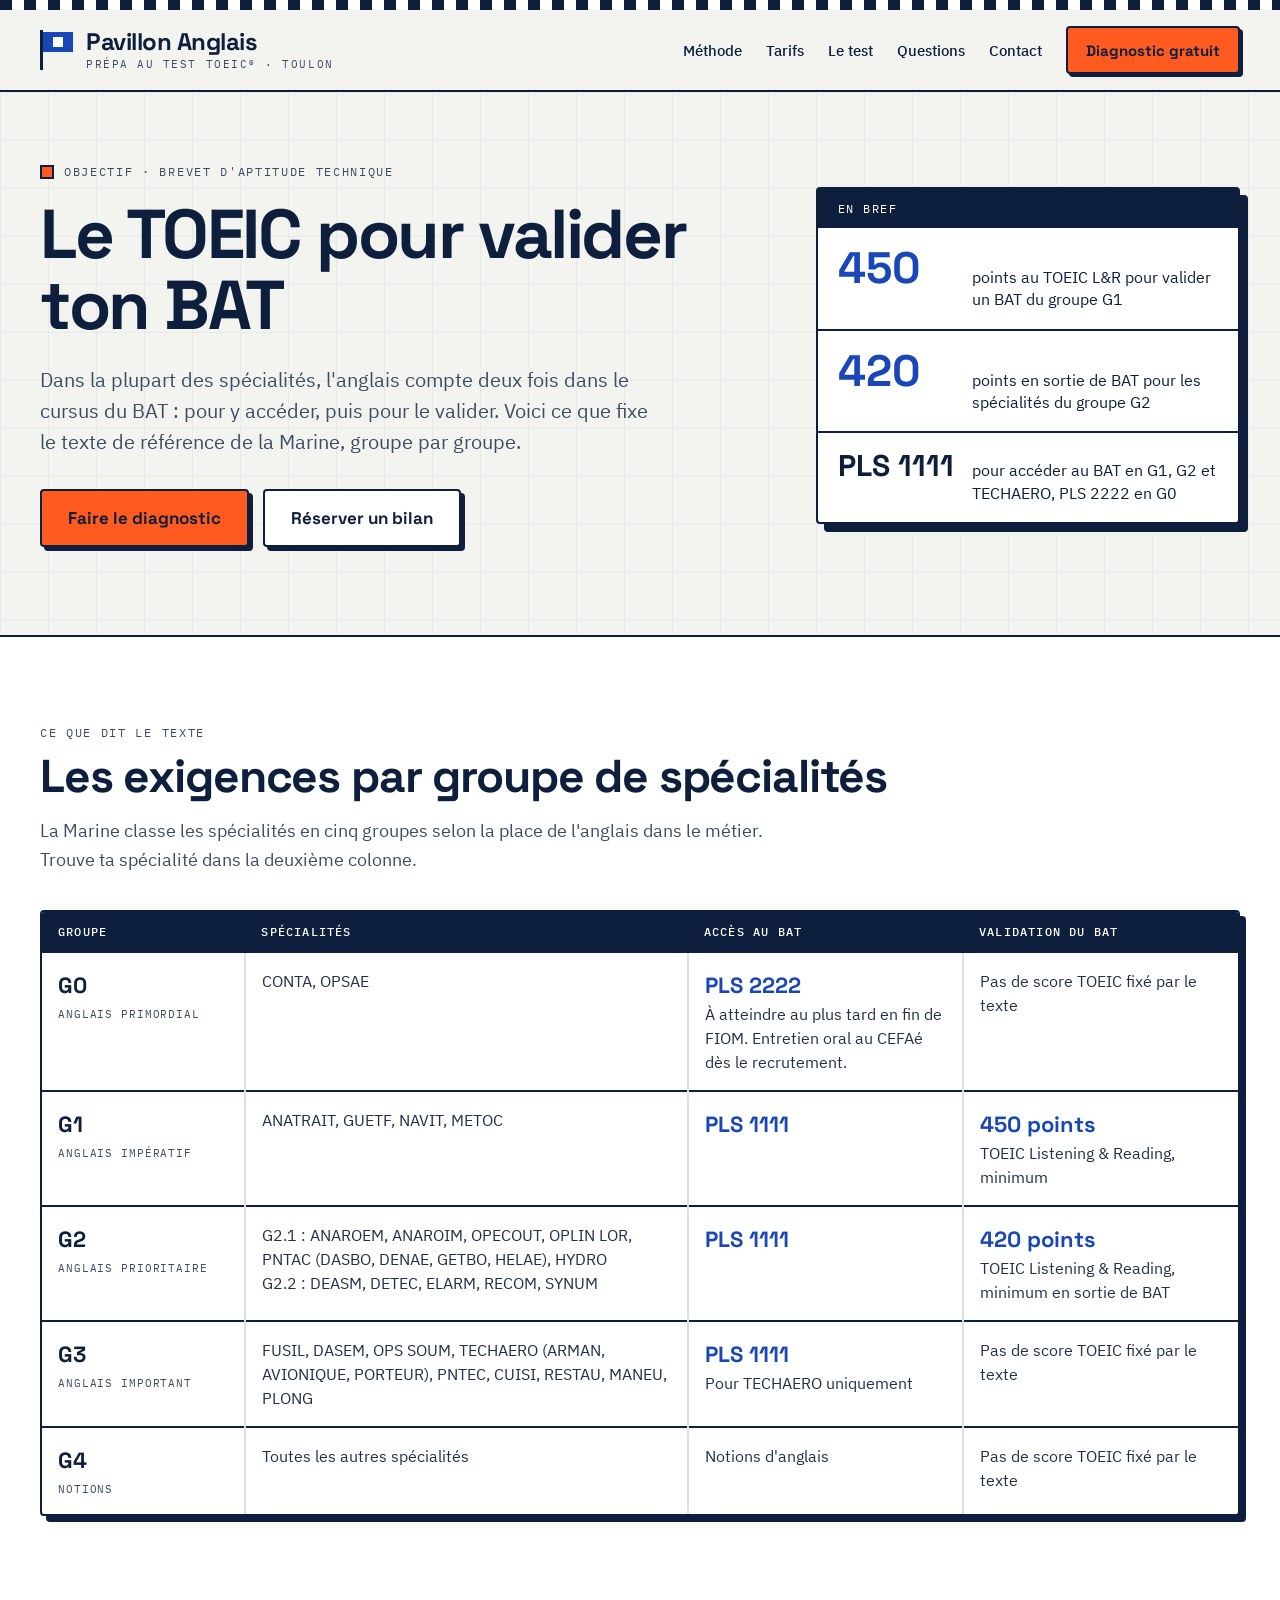
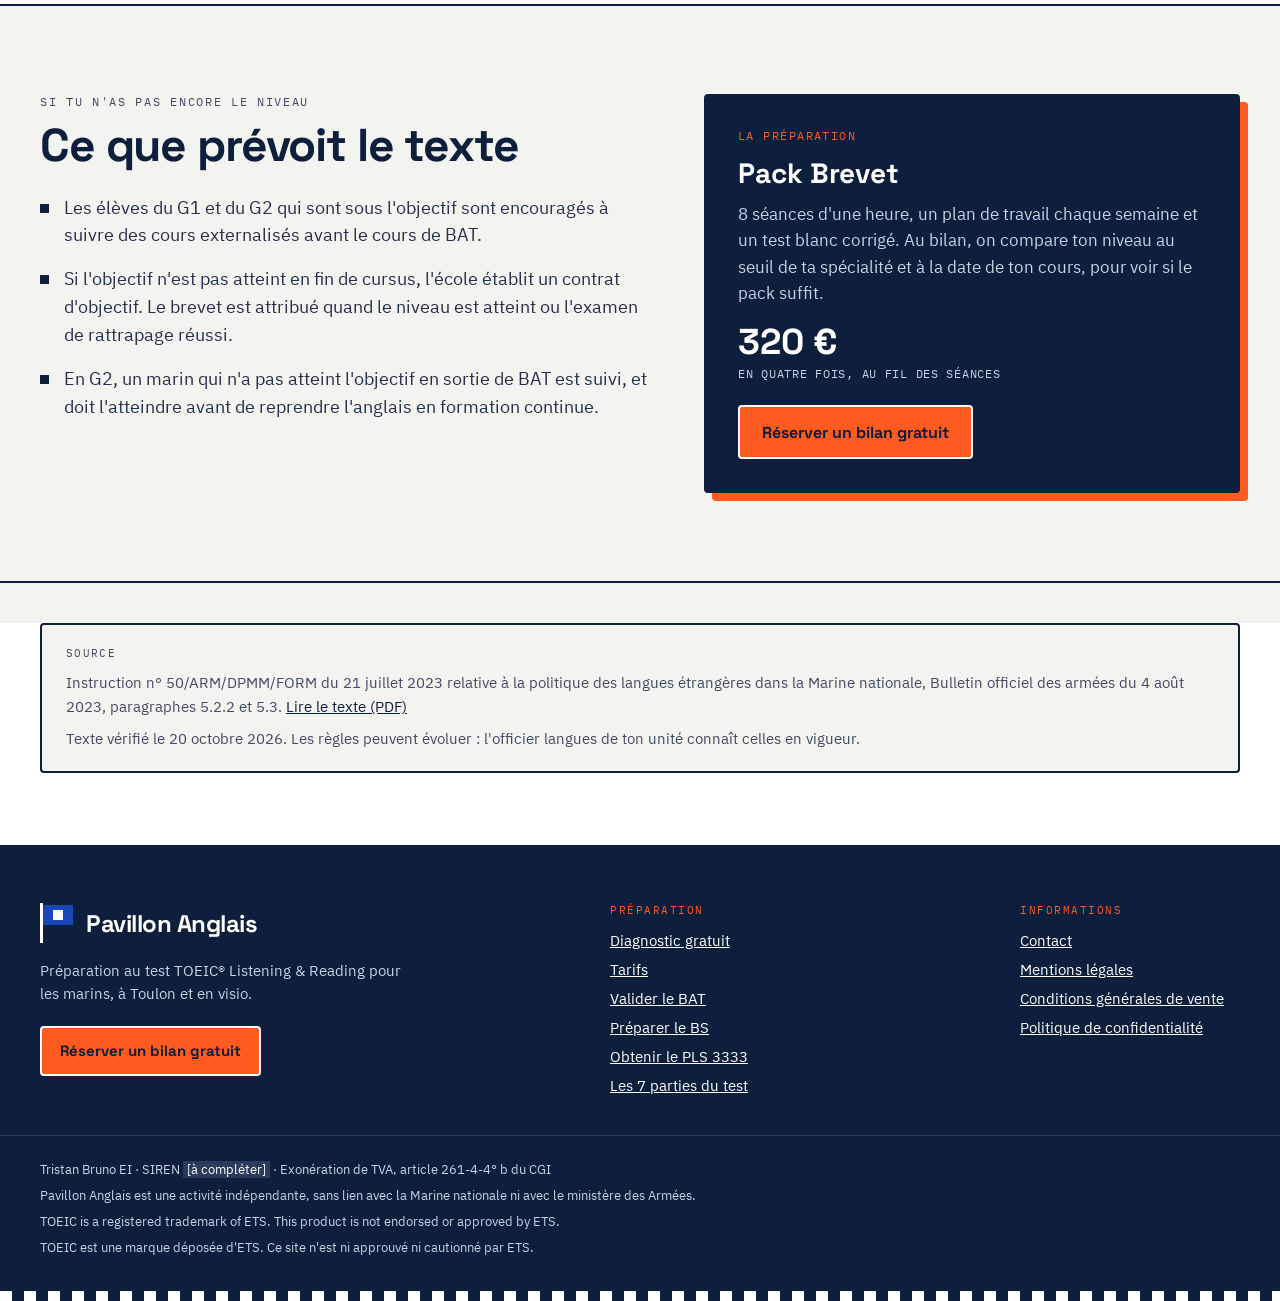
==== bat.html @ 2188af03 "Add files via upload" ====
<!doctype html>
<html lang="fr">
<head>
<meta charset="utf-8">
<meta name="viewport" content="width=device-width, initial-scale=1">
<title>Le TOEIC pour valider le BAT, Pavillon Anglais</title>
<meta name="description" content="Scores TOEIC demandés pour l'accès au BAT et sa validation, groupe par groupe de spécialités, d'après l'instruction n° 50 de la Marine.">
<meta name="robots" content="noindex, nofollow">
<meta property="og:type" content="website">
<meta property="og:locale" content="fr_FR">
<meta property="og:site_name" content="Pavillon Anglais">
<meta property="og:title" content="Le TOEIC pour valider le BAT, Pavillon Anglais">
<meta property="og:description" content="Scores TOEIC demandés pour l'accès au BAT et sa validation, groupe par groupe de spécialités, d'après l'instruction n° 50 de la Marine.">
<meta name="theme-color" content="#0D1F3C">
<link rel="icon" href="assets/img/favicon.svg" type="image/svg+xml">
<link rel="apple-touch-icon" href="assets/img/apple-touch-icon.png">
<link rel="stylesheet" href="assets/css/fonts.css">
<link rel="stylesheet" href="assets/css/site.css">
<style>
body{margin:0;background:#F3F4F0}
a{color:#0D1F3C}a:hover{color:#1A47B8}
.obj .eyebrow{margin:0;display:flex;align-items:center;gap:10px;font-family:'IBM Plex Mono',ui-monospace,monospace;font-size:12px;letter-spacing:0.14em;color:#3D4B63}
.obj .eyebrow i{display:inline-block;width:10px;height:10px;background:#FF5A1F;border:2px solid #0D1F3C}
.obj h1{margin:20px 0 0;font-family:'Space Grotesk',system-ui,sans-serif;font-weight:700;font-size:clamp(40px,5.4vw,72px);line-height:1.02;letter-spacing:-0.035em}
.obj h2{margin:12px 0 0;font-family:'Space Grotesk',system-ui,sans-serif;font-weight:700;font-size:clamp(30px,3.6vw,46px);line-height:1.06;letter-spacing:-0.025em}
.obj .lead{margin:24px 0 0;max-width:620px;font-size:20px;line-height:1.55;color:#3D4B63}
.obj .texte{margin:16px 0 0;max-width:760px;font-size:18px;line-height:1.6;color:#3D4B63}
.obj .btn{display:inline-flex;align-items:center;min-height:54px;padding:0 26px;background:#FF5A1F;color:#0D1F3C;border:2px solid #0D1F3C;border-radius:4px;box-shadow:4px 4px 0 #0D1F3C;font-family:'Space Grotesk',system-ui,sans-serif;font-weight:700;font-size:17px;text-decoration:none}
.obj .btn.blanc{background:#FFFFFF}
.obj .tableau{margin-top:36px;overflow-x:auto;background:#FFFFFF;border:2px solid #0D1F3C;border-radius:4px;box-shadow:6px 6px 0 #0D1F3C}
.obj table{width:100%;min-width:760px;border-collapse:collapse}
.obj th{padding:12px 16px;background:#0D1F3C;color:#FFFFFF;text-align:left;font-family:'IBM Plex Mono',ui-monospace,monospace;font-size:12px;font-weight:500;letter-spacing:0.1em}
.obj td{padding:16px;border-top:2px solid #0D1F3C;vertical-align:top;font-size:16px;line-height:1.5;color:#22304A}
.obj td+td{border-left:2px solid #DCE0E6}
.obj .groupe{display:block;font-family:'Space Grotesk',system-ui,sans-serif;font-weight:700;font-size:22px;color:#0D1F3C}
.obj .mention{display:block;margin-top:4px;font-family:'IBM Plex Mono',ui-monospace,monospace;font-size:11px;letter-spacing:0.08em;color:#3D4B63}
.obj .seuil{display:block;font-family:'Space Grotesk',system-ui,sans-serif;font-weight:700;font-size:22px;color:#1A47B8}
.obj .liste{list-style:none;margin:24px 0 0;padding:0;display:flex;flex-direction:column;gap:16px;max-width:820px}
.obj .liste li{position:relative;padding-left:24px;font-size:18px;line-height:1.55;color:#22304A}
.obj .liste li::before{content:"";position:absolute;left:0;top:10px;width:9px;height:9px;background:#0D1F3C}
.obj .source{margin-top:40px;padding:20px 24px;background:#F3F4F0;border:2px solid #0D1F3C;border-radius:4px;font-size:15px;line-height:1.6;color:#3D4B63}
</style>
</head>
<body>
<div class="obj" style="font-family:'IBM Plex Sans',system-ui,sans-serif; color:#0D1F3C; background:#F3F4F0; min-height:100vh">

<div style="width:100%; font-family:'IBM Plex Sans',system-ui,sans-serif; color:#0D1F3C; background:#F3F4F0">
<svg width="100%" height="10" aria-hidden="true" style="display:block"><defs><pattern id="echelle-entete" width="24" height="10" patternUnits="userSpaceOnUse"><rect x="0" y="0" width="12" height="10" fill="#0D1F3C"></rect><rect x="12" y="0" width="12" height="10" fill="#FFFFFF"></rect></pattern></defs><rect x="0" y="0" width="100%" height="10" fill="url(#echelle-entete)"></rect></svg>
<header style="border-bottom:2px solid #0D1F3C; background:#F3F4F0">
<div style="max-width:1200px; margin:0 auto; padding:16px 24px; display:flex; align-items:center; justify-content:space-between; gap:16px; flex-wrap:wrap">
<a href="index.html" aria-label="Pavillon Anglais, accueil" style="display:flex; align-items:center; gap:12px; text-decoration:none; color:#0D1F3C">
<svg width="34" height="40" viewBox="0 0 34 40" aria-hidden="true"><rect x="0" y="0" width="3" height="40" fill="#0D1F3C"></rect><rect x="3" y="2" width="30" height="20" fill="#1A47B8"></rect><rect x="13" y="7" width="10" height="10" fill="#FFFFFF"></rect></svg>
<span style="display:flex; flex-direction:column; line-height:1">
<span style="font-family:'Space Grotesk',system-ui,sans-serif; font-weight:700; font-size:24px; letter-spacing:-0.02em">Pavillon Anglais</span>
<span style="font-family:'IBM Plex Mono',ui-monospace,monospace; font-size:11px; letter-spacing:0.14em; margin-top:5px; color:#3D4B63">PRÉPA AU TEST TOEIC® · TOULON</span>
</span>
</a>
<nav aria-label="Navigation principale" style="display:flex; align-items:center; gap:24px; flex-wrap:wrap">
<a href="index.html#methode" style="font-weight:500; font-size:15px; color:#0D1F3C; text-decoration:none; text-underline-offset:6px; text-decoration-thickness:2px">Méthode</a>
<a href="index.html#formules" style="font-weight:500; font-size:15px; color:#0D1F3C; text-decoration:none; text-underline-offset:6px; text-decoration-thickness:2px">Tarifs</a>
<a href="guide.html" style="font-weight:500; font-size:15px; color:#0D1F3C; text-decoration:none; text-underline-offset:6px; text-decoration-thickness:2px">Le test</a>
<a href="index.html#questions" style="font-weight:500; font-size:15px; color:#0D1F3C; text-decoration:none; text-underline-offset:6px; text-decoration-thickness:2px">Questions</a>
<a href="contact.html" style="font-weight:500; font-size:15px; color:#0D1F3C; text-decoration:none; text-underline-offset:6px; text-decoration-thickness:2px">Contact</a>
<a href="diagnostic.html" style="display:inline-flex; align-items:center; min-height:44px; padding:0 18px; background:#FF5A1F; color:#0D1F3C; border:2px solid #0D1F3C; border-radius:4px; box-shadow:3px 3px 0 #0D1F3C; font-family:'Space Grotesk',system-ui,sans-serif; font-weight:700; font-size:15px; text-decoration:none">Diagnostic gratuit</a>
</nav>
</div>
</header>
</div>

<main>

<section aria-labelledby="titre-bat" style="position:relative; overflow:hidden; border-bottom:2px solid #0D1F3C">
<svg aria-hidden="true" width="100%" height="100%" style="position:absolute; top:0; left:0; width:100%; height:100%; display:block"><defs><pattern id="carte-bat" width="48" height="48" patternUnits="userSpaceOnUse"><path d="M48 0H0V48" fill="none" stroke="#DCE0E6" stroke-width="1"></path></pattern></defs><rect x="0" y="0" width="100%" height="100%" fill="url(#carte-bat)"></rect></svg>
<div style="position:relative; max-width:1200px; margin:0 auto; padding:72px 24px 88px; display:flex; flex-wrap:wrap; gap:56px; align-items:center">
<div style="flex:1 1 560px; min-width:0">
<p class="eyebrow"><i aria-hidden="true"></i>OBJECTIF · BREVET D'APTITUDE TECHNIQUE</p>
<h1 id="titre-bat">Le TOEIC pour valider ton BAT</h1>
<p class="lead">Dans la plupart des spécialités, l'anglais compte deux fois dans le cursus du BAT : pour y accéder, puis pour le valider. Voici ce que fixe le texte de référence de la Marine, groupe par groupe.</p>
<div style="display:flex; flex-wrap:wrap; gap:14px; margin-top:32px">
<a class="btn" href="diagnostic.html">Faire le diagnostic</a>
<a class="btn blanc" href="https://cal.com/tristan-bruno/bilangratuit" target="_blank" rel="noopener">Réserver un bilan</a>
</div>
</div>
<div style="flex:1 1 340px; min-width:0; max-width:420px; background:#FFFFFF; border:2px solid #0D1F3C; border-radius:4px; box-shadow:8px 8px 0 #0D1F3C">
<p style="margin:0; padding:12px 20px; background:#0D1F3C; color:#FFFFFF; font-family:'IBM Plex Mono',ui-monospace,monospace; font-size:12px; letter-spacing:0.12em">EN BREF</p>
<div style="display:flex; align-items:baseline; gap:16px; padding:18px 20px; border-bottom:2px solid #0D1F3C"><span style="flex:none; width:118px; font-family:'Space Grotesk',system-ui,sans-serif; font-weight:700; font-size:44px; line-height:1; color:#1A47B8">450</span><span style="font-size:16px; line-height:1.4">points au TOEIC L&amp;R pour valider un BAT du groupe G1</span></div>
<div style="display:flex; align-items:baseline; gap:16px; padding:18px 20px; border-bottom:2px solid #0D1F3C"><span style="flex:none; width:118px; font-family:'Space Grotesk',system-ui,sans-serif; font-weight:700; font-size:44px; line-height:1; color:#1A47B8">420</span><span style="font-size:16px; line-height:1.4">points en sortie de BAT pour les spécialités du groupe G2</span></div>
<div style="display:flex; align-items:baseline; gap:16px; padding:18px 20px"><span style="flex:none; width:118px; font-family:'Space Grotesk',system-ui,sans-serif; font-weight:700; font-size:30px; line-height:1">PLS 1111</span><span style="font-size:16px; line-height:1.4">pour accéder au BAT en G1, G2 et TECHAERO, PLS 2222 en G0</span></div>
</div>
</div>
</section>

<section aria-labelledby="titre-groupes" style="border-bottom:2px solid #0D1F3C; background:#FFFFFF">
<div style="max-width:1200px; margin:0 auto; padding:88px 24px">
<p class="eyebrow">CE QUE DIT LE TEXTE</p>
<h2 id="titre-groupes">Les exigences par groupe de spécialités</h2>
<p class="texte">La Marine classe les spécialités en cinq groupes selon la place de l'anglais dans le métier. Trouve ta spécialité dans la deuxième colonne.</p>
<div class="tableau">
<table>
<thead><tr><th scope="col" style="width:17%">GROUPE</th><th scope="col" style="width:37%">SPÉCIALITÉS</th><th scope="col" style="width:23%">ACCÈS AU BAT</th><th scope="col" style="width:23%">VALIDATION DU BAT</th></tr></thead>
<tbody>
<tr><td><span class="groupe">G0</span><span class="mention">ANGLAIS PRIMORDIAL</span></td><td>CONTA, OPSAE</td><td><span class="seuil">PLS 2222</span>À atteindre au plus tard en fin de FIOM. Entretien oral au CEFAé dès le recrutement.</td><td>Pas de score TOEIC fixé par le texte</td></tr>
<tr><td><span class="groupe">G1</span><span class="mention">ANGLAIS IMPÉRATIF</span></td><td>ANATRAIT, GUETF, NAVIT, METOC</td><td><span class="seuil">PLS 1111</span></td><td><span class="seuil">450 points</span>TOEIC Listening &amp; Reading, minimum</td></tr>
<tr><td><span class="groupe">G2</span><span class="mention">ANGLAIS PRIORITAIRE</span></td><td>G2.1 : ANAROEM, ANAROIM, OPECOUT, OPLIN LOR, PNTAC (DASBO, DENAE, GETBO, HELAE), HYDRO<br>G2.2 : DEASM, DETEC, ELARM, RECOM, SYNUM</td><td><span class="seuil">PLS 1111</span></td><td><span class="seuil">420 points</span>TOEIC Listening &amp; Reading, minimum en sortie de BAT</td></tr>
<tr><td><span class="groupe">G3</span><span class="mention">ANGLAIS IMPORTANT</span></td><td>FUSIL, DASEM, OPS SOUM, TECHAERO (ARMAN, AVIONIQUE, PORTEUR), PNTEC, CUISI, RESTAU, MANEU, PLONG</td><td><span class="seuil">PLS 1111</span>Pour TECHAERO uniquement</td><td>Pas de score TOEIC fixé par le texte</td></tr>
<tr><td><span class="groupe">G4</span><span class="mention">NOTIONS</span></td><td>Toutes les autres spécialités</td><td>Notions d'anglais</td><td>Pas de score TOEIC fixé par le texte</td></tr>
</tbody>
</table>
</div>
</div>
</section>

<section aria-labelledby="titre-dessous" style="border-bottom:2px solid #0D1F3C">
<div style="max-width:1200px; margin:0 auto; padding:88px 24px; display:flex; flex-wrap:wrap; gap:56px">
<div style="flex:1 1 520px; min-width:0">
<p class="eyebrow">SI TU N'AS PAS ENCORE LE NIVEAU</p>
<h2 id="titre-dessous">Ce que prévoit le texte</h2>
<ul class="liste">
<li>Les élèves du G1 et du G2 qui sont sous l'objectif sont encouragés à suivre des cours externalisés avant le cours de BAT.</li>
<li>Si l'objectif n'est pas atteint en fin de cursus, l'école établit un contrat d'objectif. Le brevet est attribué quand le niveau est atteint ou l'examen de rattrapage réussi.</li>
<li>En G2, un marin qui n'a pas atteint l'objectif en sortie de BAT est suivi, et doit l'atteindre avant de reprendre l'anglais en formation continue.</li>
</ul>
</div>
<div style="flex:1 1 380px; min-width:0; background:#0D1F3C; color:#FFFFFF; border:2px solid #0D1F3C; border-radius:4px; box-shadow:8px 8px 0 #FF5A1F; padding:32px">
<p style="margin:0; font-family:'IBM Plex Mono',ui-monospace,monospace; font-size:12px; letter-spacing:0.12em; color:#FF5A1F">LA PRÉPARATION</p>
<p style="margin:14px 0 0; font-family:'Space Grotesk',system-ui,sans-serif; font-weight:700; font-size:28px; line-height:1.15">Pack Brevet</p>
<p style="margin:12px 0 0; font-size:17px; line-height:1.55; color:#C9D2E3">8 séances d'une heure, un plan de travail chaque semaine et un test blanc corrigé. Au bilan, on compare ton niveau au seuil de ta spécialité et à la date de ton cours, pour voir si le pack suffit.</p>
<p style="margin:18px 0 0; font-family:'Space Grotesk',system-ui,sans-serif; font-weight:700; font-size:36px; line-height:1">320 €</p>
<p style="margin:6px 0 0; font-family:'IBM Plex Mono',ui-monospace,monospace; font-size:12px; letter-spacing:0.06em; color:#C9D2E3">EN QUATRE FOIS, AU FIL DES SÉANCES</p>
<a href="https://cal.com/tristan-bruno/bilangratuit" target="_blank" rel="noopener" style="display:inline-flex; align-items:center; margin-top:24px; min-height:50px; padding:0 22px; background:#FF5A1F; color:#0D1F3C; border:2px solid #FFFFFF; border-radius:4px; font-family:'Space Grotesk',system-ui,sans-serif; font-weight:700; font-size:16px; text-decoration:none">Réserver un bilan gratuit</a>
</div>
</div>
</section>

<section aria-label="Source" style="border-bottom:2px solid #0D1F3C; background:#FFFFFF">
<div style="max-width:1200px; margin:0 auto; padding:0 24px 72px">
<div class="source">
<p style="margin:0; font-family:'IBM Plex Mono',ui-monospace,monospace; font-size:11px; letter-spacing:0.12em">SOURCE</p>
<p style="margin:8px 0 0">Instruction n° 50/ARM/DPMM/FORM du 21 juillet 2023 relative à la politique des langues étrangères dans la Marine nationale, Bulletin officiel des armées du 4 août 2023, paragraphes 5.2.2 et 5.3. <a href="https://www.defense.gouv.fr/sites/default/files/sga/Texte%203%20INSTRUCTION%20N%C2%B0%2050.pdf" target="_blank" rel="noopener">Lire le texte (PDF)</a></p>
<p style="margin:8px 0 0">Texte vérifié le 20 octobre 2026. Les règles peuvent évoluer : l'officier langues de ton unité connaît celles en vigueur.</p>
</div>
</div>
</section>

</main>

<div style="width:100%; font-family:'IBM Plex Sans',system-ui,sans-serif; color:#FFFFFF; background:#0D1F3C">
<footer>
<div style="max-width:1200px; margin:0 auto; padding:56px 24px 40px; display:flex; flex-wrap:wrap; gap:40px 56px; justify-content:space-between">

<div style="flex:1 1 300px; min-width:0; max-width:380px">
<div style="display:flex; align-items:center; gap:12px">
<svg width="34" height="40" viewBox="0 0 34 40" aria-hidden="true"><rect x="0" y="0" width="3" height="40" fill="#FFFFFF"></rect><rect x="3" y="2" width="30" height="20" fill="#1A47B8"></rect><rect x="13" y="7" width="10" height="10" fill="#FFFFFF"></rect></svg>
<span style="font-family:'Space Grotesk',system-ui,sans-serif; font-weight:700; font-size:24px; letter-spacing:-0.02em">Pavillon Anglais</span>
</div>
<p style="margin:16px 0 0; font-size:15px; line-height:1.55; color:#C9D2E3">Préparation au test TOEIC® Listening &amp; Reading pour les marins, à Toulon et en visio.</p>
<a href="https://cal.com/tristan-bruno/bilangratuit" target="_blank" rel="noopener" style="display:inline-flex; align-items:center; margin-top:20px; min-height:46px; padding:0 18px; background:#FF5A1F; color:#0D1F3C; border:2px solid #FFFFFF; border-radius:4px; font-family:'Space Grotesk',system-ui,sans-serif; font-weight:700; font-size:15px; text-decoration:none">Réserver un bilan gratuit</a>
</div>

<nav aria-label="Préparation" style="flex:0 1 220px; min-width:0">
<p style="margin:0; font-family:'IBM Plex Mono',ui-monospace,monospace; font-size:11px; letter-spacing:0.14em; color:#FF5A1F">PRÉPARATION</p>
<ul style="list-style:none; margin:14px 0 0; padding:0; display:flex; flex-direction:column; gap:10px; font-size:15px">
<li><a href="diagnostic.html" style="color:#FFFFFF">Diagnostic gratuit</a></li>
<li><a href="index.html#formules" style="color:#FFFFFF">Tarifs</a></li>
<li><a href="bat.html" style="color:#FFFFFF">Valider le BAT</a></li>
<li><a href="bs.html" style="color:#FFFFFF">Préparer le BS</a></li>
<li><a href="pls.html" style="color:#FFFFFF">Obtenir le PLS 3333</a></li>
<li><a href="guide.html" style="color:#FFFFFF">Les 7 parties du test</a></li>
</ul>
</nav>

<nav aria-label="Informations" style="flex:0 1 220px; min-width:0">
<p style="margin:0; font-family:'IBM Plex Mono',ui-monospace,monospace; font-size:11px; letter-spacing:0.14em; color:#FF5A1F">INFORMATIONS</p>
<ul style="list-style:none; margin:14px 0 0; padding:0; display:flex; flex-direction:column; gap:10px; font-size:15px">
<li><a href="contact.html" style="color:#FFFFFF">Contact</a></li>
<li><a href="mentions-legales.html" style="color:#FFFFFF">Mentions légales</a></li>
<li><a href="cgv.html" style="color:#FFFFFF">Conditions générales de vente</a></li>
<li><a href="confidentialite.html" style="color:#FFFFFF">Politique de confidentialité</a></li>
</ul>
</nav>

</div>

<div style="border-top:1px solid #2A3B5C">
<div style="max-width:1200px; margin:0 auto; padding:24px 24px 32px; display:flex; flex-direction:column; gap:6px; font-size:13px; line-height:1.55; color:#C9D2E3">
<p style="margin:0">Tristan Bruno EI · SIREN <span style="color:#FFFFFF; background:#2A3B5C; padding:0 4px">[à compléter]</span> · Exonération de TVA, article 261-4-4° b du CGI</p>
<p style="margin:0">Pavillon Anglais est une activité indépendante, sans lien avec la Marine nationale ni avec le ministère des Armées.</p>
<p style="margin:0" lang="en">TOEIC is a registered trademark of ETS. This product is not endorsed or approved by ETS.</p>
<p style="margin:0">TOEIC est une marque déposée d'ETS. Ce site n'est ni approuvé ni cautionné par ETS.</p>
</div>
</div>

<svg width="100%" height="10" aria-hidden="true" style="display:block"><defs><pattern id="echelle-pied" width="24" height="10" patternUnits="userSpaceOnUse"><rect x="0" y="0" width="12" height="10" fill="#FFFFFF"></rect><rect x="12" y="0" width="12" height="10" fill="#0D1F3C"></rect></pattern></defs><rect x="0" y="0" width="100%" height="10" fill="url(#echelle-pied)"></rect></svg>
</footer>
</div>

</div>
</body>
</html>
---- assets/css/fonts.css ----
/* Space Grotesk et IBM Plex, licence SIL Open Font License 1.1. Sous-ensemble latin. */
@font-face {
  font-family: 'Space Grotesk';
  font-style: normal;
  font-display: swap;
  font-weight: 500;
  src: url(../fonts/space-grotesk-latin-500-normal.woff2) format('woff2');
  unicode-range: U+0000-00FF,U+0131,U+0152-0153,U+02BB-02BC,U+02C6,U+02DA,U+02DC,U+0304,U+0308,U+0329,U+2000-206F,U+2074,U+20AC,U+2122,U+2191,U+2193,U+2212,U+2215,U+FEFF,U+FFFD;
}
@font-face {
  font-family: 'Space Grotesk';
  font-style: normal;
  font-display: swap;
  font-weight: 600;
  src: url(../fonts/space-grotesk-latin-600-normal.woff2) format('woff2');
  unicode-range: U+0000-00FF,U+0131,U+0152-0153,U+02BB-02BC,U+02C6,U+02DA,U+02DC,U+0304,U+0308,U+0329,U+2000-206F,U+2074,U+20AC,U+2122,U+2191,U+2193,U+2212,U+2215,U+FEFF,U+FFFD;
}
@font-face {
  font-family: 'Space Grotesk';
  font-style: normal;
  font-display: swap;
  font-weight: 700;
  src: url(../fonts/space-grotesk-latin-700-normal.woff2) format('woff2');
  unicode-range: U+0000-00FF,U+0131,U+0152-0153,U+02BB-02BC,U+02C6,U+02DA,U+02DC,U+0304,U+0308,U+0329,U+2000-206F,U+2074,U+20AC,U+2122,U+2191,U+2193,U+2212,U+2215,U+FEFF,U+FFFD;
}
@font-face {
  font-family: 'IBM Plex Sans';
  font-style: normal;
  font-display: swap;
  font-weight: 400;
  src: url(../fonts/ibm-plex-sans-latin-400-normal.woff2) format('woff2');
  unicode-range: U+0000-00FF,U+0131,U+0152-0153,U+02BB-02BC,U+02C6,U+02DA,U+02DC,U+0304,U+0308,U+0329,U+2000-206F,U+2074,U+20AC,U+2122,U+2191,U+2193,U+2212,U+2215,U+FEFF,U+FFFD;
}
@font-face {
  font-family: 'IBM Plex Sans';
  font-style: normal;
  font-display: swap;
  font-weight: 500;
  src: url(../fonts/ibm-plex-sans-latin-500-normal.woff2) format('woff2');
  unicode-range: U+0000-00FF,U+0131,U+0152-0153,U+02BB-02BC,U+02C6,U+02DA,U+02DC,U+0304,U+0308,U+0329,U+2000-206F,U+2074,U+20AC,U+2122,U+2191,U+2193,U+2212,U+2215,U+FEFF,U+FFFD;
}
@font-face {
  font-family: 'IBM Plex Sans';
  font-style: normal;
  font-display: swap;
  font-weight: 600;
  src: url(../fonts/ibm-plex-sans-latin-600-normal.woff2) format('woff2');
  unicode-range: U+0000-00FF,U+0131,U+0152-0153,U+02BB-02BC,U+02C6,U+02DA,U+02DC,U+0304,U+0308,U+0329,U+2000-206F,U+2074,U+20AC,U+2122,U+2191,U+2193,U+2212,U+2215,U+FEFF,U+FFFD;
}
@font-face {
  font-family: 'IBM Plex Sans';
  font-style: normal;
  font-display: swap;
  font-weight: 700;
  src: url(../fonts/ibm-plex-sans-latin-700-normal.woff2) format('woff2');
  unicode-range: U+0000-00FF,U+0131,U+0152-0153,U+02BB-02BC,U+02C6,U+02DA,U+02DC,U+0304,U+0308,U+0329,U+2000-206F,U+2074,U+20AC,U+2122,U+2191,U+2193,U+2212,U+2215,U+FEFF,U+FFFD;
}
@font-face {
  font-family: 'IBM Plex Mono';
  font-style: normal;
  font-display: swap;
  font-weight: 400;
  src: url(../fonts/ibm-plex-mono-latin-400-normal.woff2) format('woff2');
  unicode-range: U+0000-00FF,U+0131,U+0152-0153,U+02BB-02BC,U+02C6,U+02DA,U+02DC,U+0304,U+0308,U+0329,U+2000-206F,U+2074,U+20AC,U+2122,U+2191,U+2193,U+2212,U+2215,U+FEFF,U+FFFD;
}
@font-face {
  font-family: 'IBM Plex Mono';
  font-style: normal;
  font-display: swap;
  font-weight: 500;
  src: url(../fonts/ibm-plex-mono-latin-500-normal.woff2) format('woff2');
  unicode-range: U+0000-00FF,U+0131,U+0152-0153,U+02BB-02BC,U+02C6,U+02DA,U+02DC,U+0304,U+0308,U+0329,U+2000-206F,U+2074,U+20AC,U+2122,U+2191,U+2193,U+2212,U+2215,U+FEFF,U+FFFD;
}
@font-face {
  font-family: 'IBM Plex Mono';
  font-style: normal;
  font-display: swap;
  font-weight: 600;
  src: url(../fonts/ibm-plex-mono-latin-600-normal.woff2) format('woff2');
  unicode-range: U+0000-00FF,U+0131,U+0152-0153,U+02BB-02BC,U+02C6,U+02DA,U+02DC,U+0304,U+0308,U+0329,U+2000-206F,U+2074,U+20AC,U+2122,U+2191,U+2193,U+2212,U+2215,U+FEFF,U+FFFD;
}
---- assets/css/site.css ----
/* Pavillon Anglais : styles communs */
html { -webkit-text-size-adjust: 100%; text-size-adjust: 100%; }
body { margin: 0; background: #F3F4F0; }
img { max-width: 100%; }
:focus-visible { outline: 3px solid #1A47B8; outline-offset: 2px; }

/* En-tête sur téléphone : le logo, puis une ligne de navigation qui défile, le diagnostic en premier */
@media (max-width: 640px) {
  nav[aria-label="Navigation principale"] {
    flex-wrap: nowrap !important; gap: 20px !important; width: 100%; overflow-x: auto;
    padding: 2px 4px 6px 0; scrollbar-width: none; -webkit-overflow-scrolling: touch;
  }
  nav[aria-label="Navigation principale"]::-webkit-scrollbar { display: none; }
  nav[aria-label="Navigation principale"] a { flex: none; white-space: nowrap; }
  nav[aria-label="Navigation principale"] a[href="diagnostic.html"] { order: -1; }
}

/* Page du diagnostic : écran de téléphone centré sur ordinateur, plein écran sur téléphone */
.page-diagnostic .diag {
  display: flex; justify-content: center; padding: 48px 16px 64px;
  border-bottom: 2px solid #0D1F3C; background-color: #F3F4F0;
  background-image: linear-gradient(#DCE0E6 1px, transparent 1px), linear-gradient(90deg, #DCE0E6 1px, transparent 1px);
  background-size: 48px 48px;
}
.page-diagnostic #dc-root > div { border: 2px solid #0D1F3C; border-radius: 4px; box-shadow: 8px 8px 0 #0D1F3C; }
@media (max-width: 640px) {
  .page-diagnostic .site-entete { display: none; }
  .page-diagnostic .diag { padding: 0; border-bottom: 0; background: none; }
  .page-diagnostic #dc-root { width: 100%; }
  .page-diagnostic #dc-root > div { width: 100% !important; height: 100vh !important; height: 100dvh !important; border: 0; border-radius: 0; box-shadow: none; }
  .page-diagnostic #dc-root > div > svg:first-child, .page-diagnostic #dc-root > div > svg:first-child rect { width: 100%; }
}
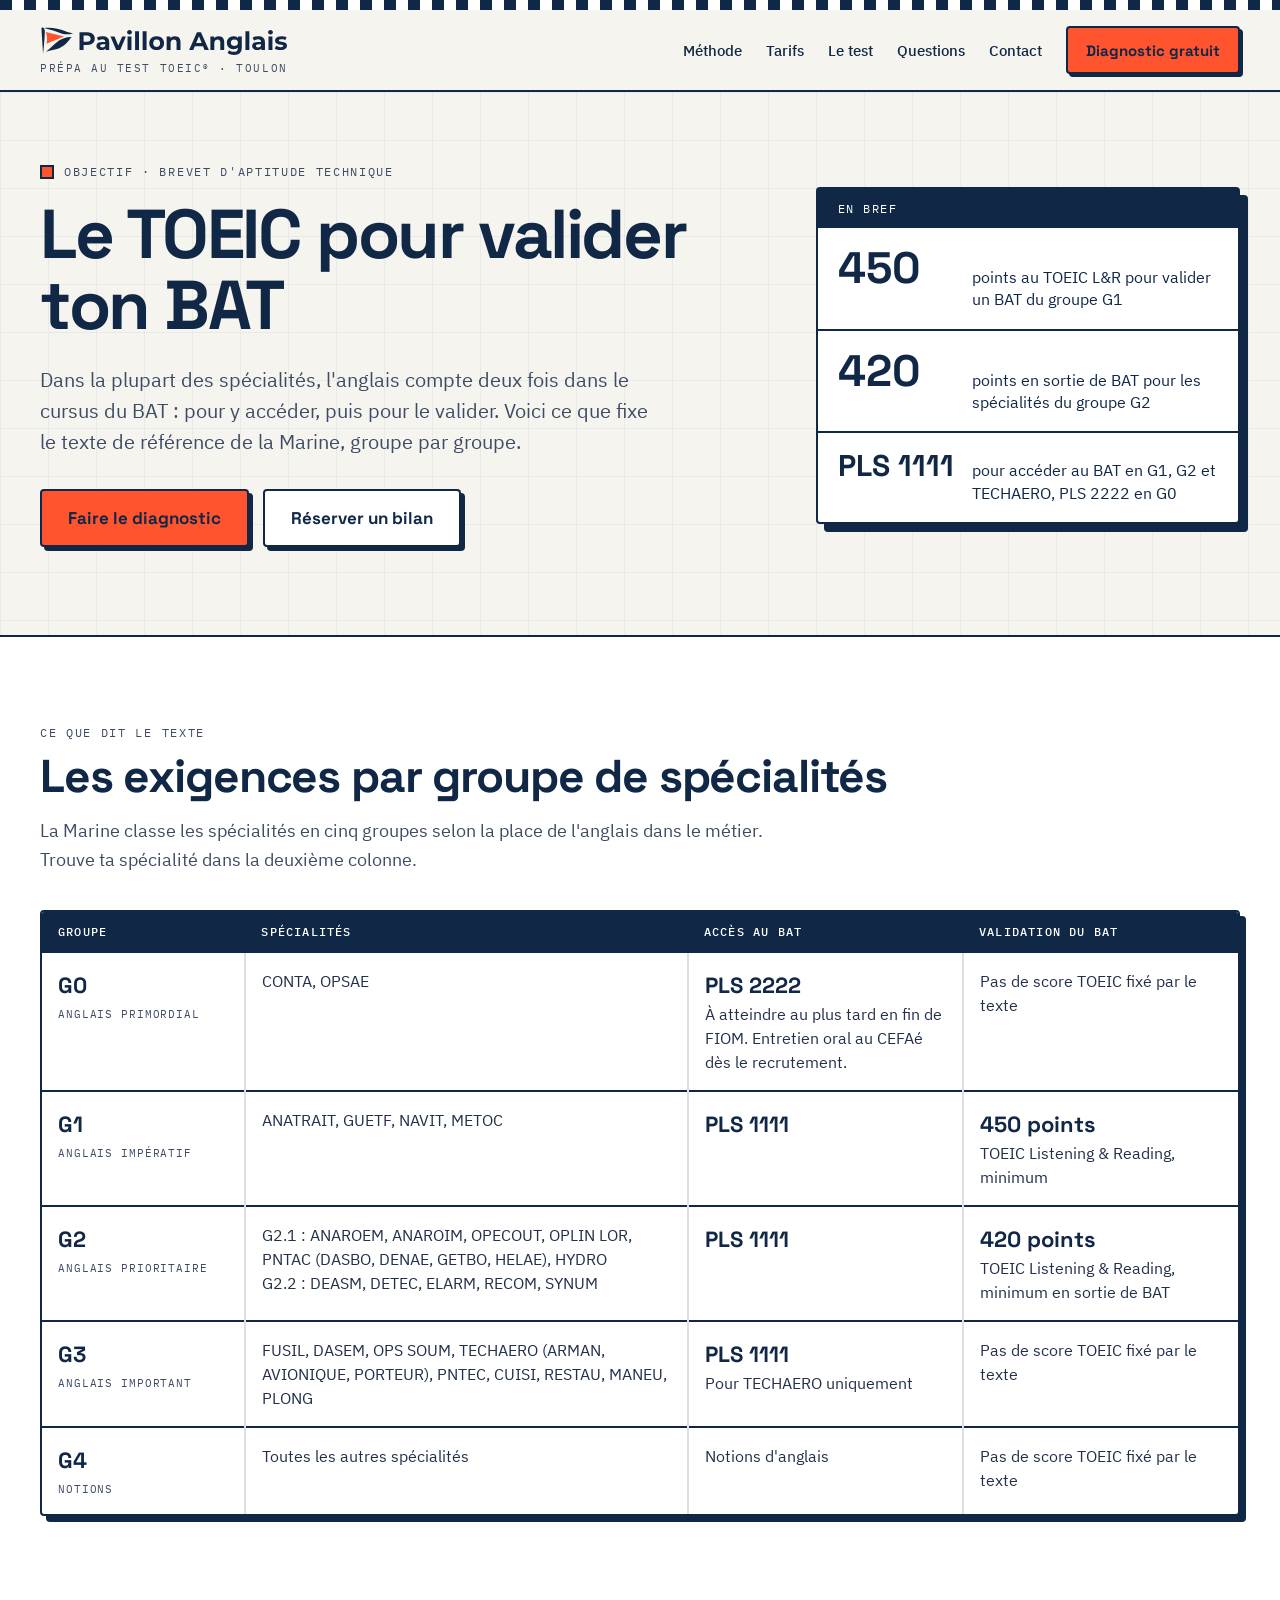
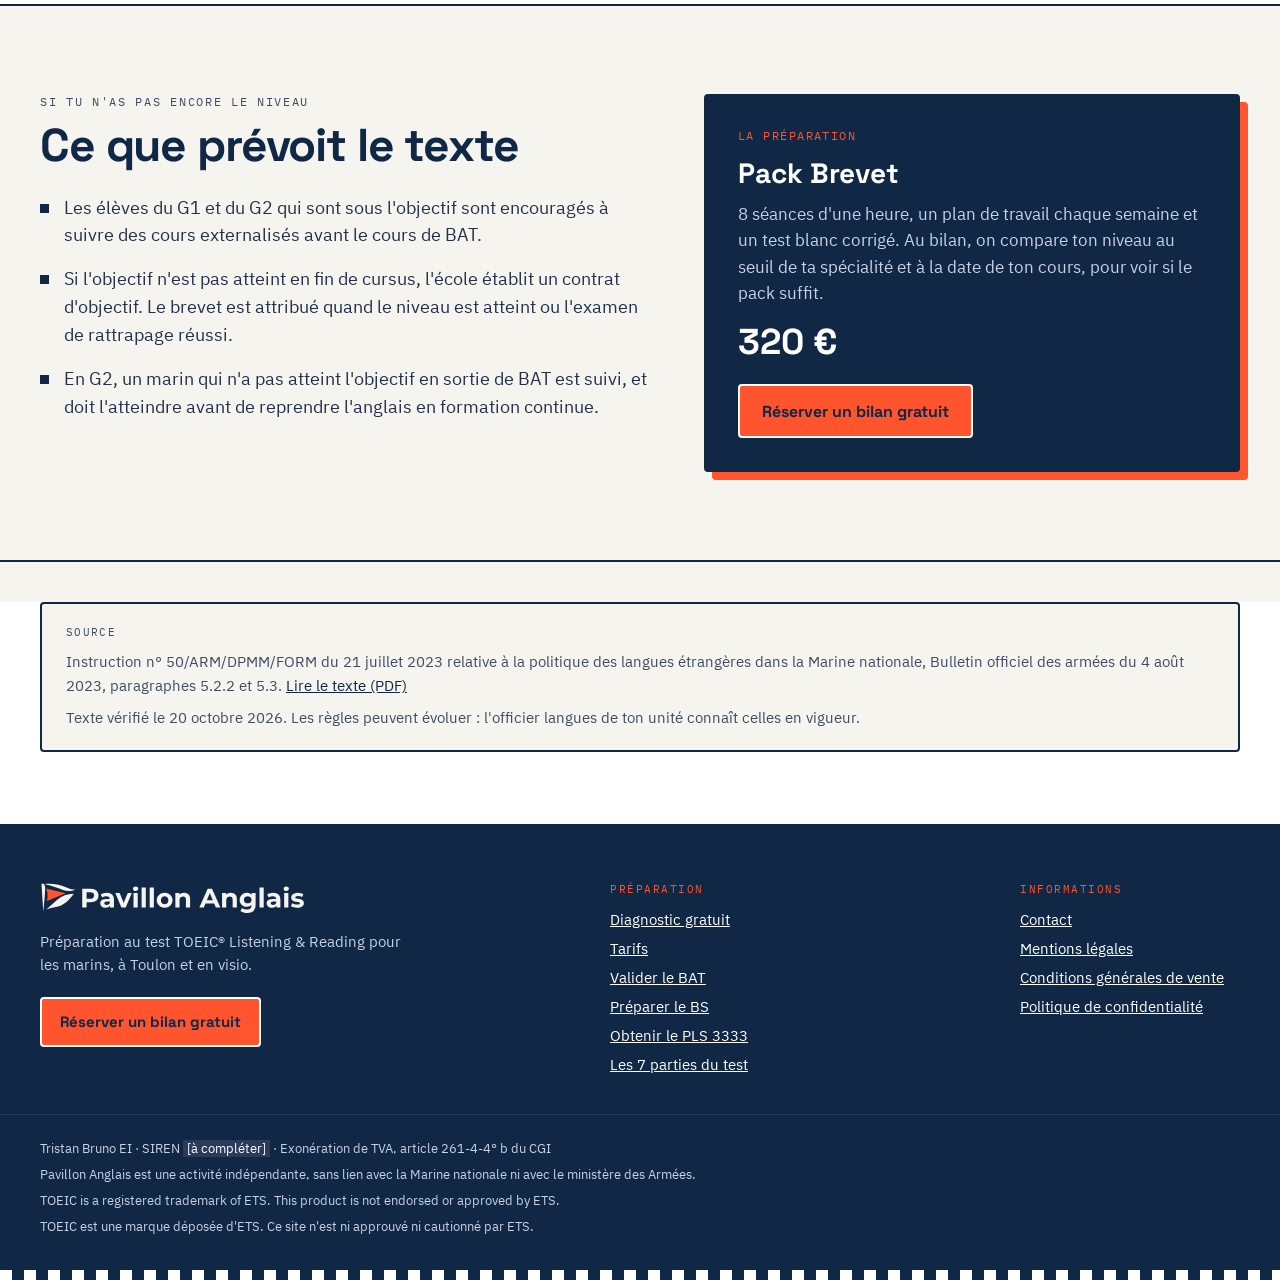
==== commit b8903775: "Add files via upload" ====
--- a/bat.html
+++ b/bat.html
@@ -11,57 +11,54 @@
 <meta property="og:site_name" content="Pavillon Anglais">
 <meta property="og:title" content="Le TOEIC pour valider le BAT, Pavillon Anglais">
 <meta property="og:description" content="Scores TOEIC demandés pour l'accès au BAT et sa validation, groupe par groupe de spécialités, d'après l'instruction n° 50 de la Marine.">
-<meta name="theme-color" content="#0D1F3C">
+<meta name="theme-color" content="#102746">
 <link rel="icon" href="assets/img/favicon.svg" type="image/svg+xml">
 <link rel="apple-touch-icon" href="assets/img/apple-touch-icon.png">
 <link rel="stylesheet" href="assets/css/fonts.css">
 <link rel="stylesheet" href="assets/css/site.css">
 <style>
-body{margin:0;background:#F3F4F0}
-a{color:#0D1F3C}a:hover{color:#1A47B8}
+body{margin:0;background:#F5F4EF}
+a{color:#102746}a:hover{color:#102746}
 .obj .eyebrow{margin:0;display:flex;align-items:center;gap:10px;font-family:'IBM Plex Mono',ui-monospace,monospace;font-size:12px;letter-spacing:0.14em;color:#3D4B63}
-.obj .eyebrow i{display:inline-block;width:10px;height:10px;background:#FF5A1F;border:2px solid #0D1F3C}
+.obj .eyebrow i{display:inline-block;width:10px;height:10px;background:#FF542E;border:2px solid #102746}
 .obj h1{margin:20px 0 0;font-family:'Space Grotesk',system-ui,sans-serif;font-weight:700;font-size:clamp(40px,5.4vw,72px);line-height:1.02;letter-spacing:-0.035em}
 .obj h2{margin:12px 0 0;font-family:'Space Grotesk',system-ui,sans-serif;font-weight:700;font-size:clamp(30px,3.6vw,46px);line-height:1.06;letter-spacing:-0.025em}
 .obj .lead{margin:24px 0 0;max-width:620px;font-size:20px;line-height:1.55;color:#3D4B63}
 .obj .texte{margin:16px 0 0;max-width:760px;font-size:18px;line-height:1.6;color:#3D4B63}
-.obj .btn{display:inline-flex;align-items:center;min-height:54px;padding:0 26px;background:#FF5A1F;color:#0D1F3C;border:2px solid #0D1F3C;border-radius:4px;box-shadow:4px 4px 0 #0D1F3C;font-family:'Space Grotesk',system-ui,sans-serif;font-weight:700;font-size:17px;text-decoration:none}
+.obj .btn{display:inline-flex;align-items:center;min-height:54px;padding:0 26px;background:#FF542E;color:#102746;border:2px solid #102746;border-radius:4px;box-shadow:4px 4px 0 #102746;font-family:'Space Grotesk',system-ui,sans-serif;font-weight:700;font-size:17px;text-decoration:none}
 .obj .btn.blanc{background:#FFFFFF}
-.obj .tableau{margin-top:36px;overflow-x:auto;background:#FFFFFF;border:2px solid #0D1F3C;border-radius:4px;box-shadow:6px 6px 0 #0D1F3C}
+.obj .tableau{margin-top:36px;overflow-x:auto;background:#FFFFFF;border:2px solid #102746;border-radius:4px;box-shadow:6px 6px 0 #102746}
 .obj table{width:100%;min-width:760px;border-collapse:collapse}
-.obj th{padding:12px 16px;background:#0D1F3C;color:#FFFFFF;text-align:left;font-family:'IBM Plex Mono',ui-monospace,monospace;font-size:12px;font-weight:500;letter-spacing:0.1em}
-.obj td{padding:16px;border-top:2px solid #0D1F3C;vertical-align:top;font-size:16px;line-height:1.5;color:#22304A}
+.obj th{padding:12px 16px;background:#102746;color:#FFFFFF;text-align:left;font-family:'IBM Plex Mono',ui-monospace,monospace;font-size:12px;font-weight:500;letter-spacing:0.1em}
+.obj td{padding:16px;border-top:2px solid #102746;vertical-align:top;font-size:16px;line-height:1.5;color:#22304A}
 .obj td+td{border-left:2px solid #DCE0E6}
-.obj .groupe{display:block;font-family:'Space Grotesk',system-ui,sans-serif;font-weight:700;font-size:22px;color:#0D1F3C}
+.obj .groupe{display:block;font-family:'Space Grotesk',system-ui,sans-serif;font-weight:700;font-size:22px;color:#102746}
 .obj .mention{display:block;margin-top:4px;font-family:'IBM Plex Mono',ui-monospace,monospace;font-size:11px;letter-spacing:0.08em;color:#3D4B63}
-.obj .seuil{display:block;font-family:'Space Grotesk',system-ui,sans-serif;font-weight:700;font-size:22px;color:#1A47B8}
+.obj .seuil{display:block;font-family:'Space Grotesk',system-ui,sans-serif;font-weight:700;font-size:22px;color:#102746}
 .obj .liste{list-style:none;margin:24px 0 0;padding:0;display:flex;flex-direction:column;gap:16px;max-width:820px}
 .obj .liste li{position:relative;padding-left:24px;font-size:18px;line-height:1.55;color:#22304A}
-.obj .liste li::before{content:"";position:absolute;left:0;top:10px;width:9px;height:9px;background:#0D1F3C}
-.obj .source{margin-top:40px;padding:20px 24px;background:#F3F4F0;border:2px solid #0D1F3C;border-radius:4px;font-size:15px;line-height:1.6;color:#3D4B63}
+.obj .liste li::before{content:"";position:absolute;left:0;top:10px;width:9px;height:9px;background:#102746}
+.obj .source{margin-top:40px;padding:20px 24px;background:#F5F4EF;border:2px solid #102746;border-radius:4px;font-size:15px;line-height:1.6;color:#3D4B63}
 </style>
 </head>
 <body>
-<div class="obj" style="font-family:'IBM Plex Sans',system-ui,sans-serif; color:#0D1F3C; background:#F3F4F0; min-height:100vh">
+<div class="obj" style="font-family:'IBM Plex Sans',system-ui,sans-serif; color:#102746; background:#F5F4EF; min-height:100vh">
 
-<div style="width:100%; font-family:'IBM Plex Sans',system-ui,sans-serif; color:#0D1F3C; background:#F3F4F0">
-<svg width="100%" height="10" aria-hidden="true" style="display:block"><defs><pattern id="echelle-entete" width="24" height="10" patternUnits="userSpaceOnUse"><rect x="0" y="0" width="12" height="10" fill="#0D1F3C"></rect><rect x="12" y="0" width="12" height="10" fill="#FFFFFF"></rect></pattern></defs><rect x="0" y="0" width="100%" height="10" fill="url(#echelle-entete)"></rect></svg>
-<header style="border-bottom:2px solid #0D1F3C; background:#F3F4F0">
+<div style="width:100%; font-family:'IBM Plex Sans',system-ui,sans-serif; color:#102746; background:#F5F4EF">
+<svg width="100%" height="10" aria-hidden="true" style="display:block"><defs><pattern id="echelle-entete" width="24" height="10" patternUnits="userSpaceOnUse"><rect x="0" y="0" width="12" height="10" fill="#102746"></rect><rect x="12" y="0" width="12" height="10" fill="#FFFFFF"></rect></pattern></defs><rect x="0" y="0" width="100%" height="10" fill="url(#echelle-entete)"></rect></svg>
+<header style="border-bottom:2px solid #102746; background:#F5F4EF">
 <div style="max-width:1200px; margin:0 auto; padding:16px 24px; display:flex; align-items:center; justify-content:space-between; gap:16px; flex-wrap:wrap">
-<a href="index.html" aria-label="Pavillon Anglais, accueil" style="display:flex; align-items:center; gap:12px; text-decoration:none; color:#0D1F3C">
-<svg width="34" height="40" viewBox="0 0 34 40" aria-hidden="true"><rect x="0" y="0" width="3" height="40" fill="#0D1F3C"></rect><rect x="3" y="2" width="30" height="20" fill="#1A47B8"></rect><rect x="13" y="7" width="10" height="10" fill="#FFFFFF"></rect></svg>
-<span style="display:flex; flex-direction:column; line-height:1">
-<span style="font-family:'Space Grotesk',system-ui,sans-serif; font-weight:700; font-size:24px; letter-spacing:-0.02em">Pavillon Anglais</span>
-<span style="font-family:'IBM Plex Mono',ui-monospace,monospace; font-size:11px; letter-spacing:0.14em; margin-top:5px; color:#3D4B63">PRÉPA AU TEST TOEIC® · TOULON</span>
-</span>
+<a href="index.html" aria-label="Pavillon Anglais, accueil" style="display:flex; flex-direction:column; align-items:flex-start; gap:7px; text-decoration:none; color:#102746">
+<svg width="248" height="30" viewBox="-4.0 -25.0 987.1 119.2" aria-hidden="true" style="display:block; flex:none"><g transform="translate(-4.52 -25.52) scale(0.22604)"><path d="M28 40 C28 28 46 24 60 34 C80 48 89 72 87 110 C83 232 70 372 56 492 C50 380 36 200 28 40 Z" fill="#102746"/><path d="M72 36 C200 20 340 46 440 92 C500 120 545 128 586 128 C525 153 450 157 380 133 C290 101 180 59 72 36 Z" fill="#102746"/><path d="M104 108 L426 186 L118 314 C134 240 130 170 104 108 Z" fill="#FF542E"/><path d="M558 196 C452 196 362 230 282 300 C212 360 152 420 108 454 C180 422 270 422 342 392 C442 347 502 272 558 196 Z" fill="#102746"/></g><path d="M153.29583333333335 70.0V0.0H183.59583333333333Q192.99583333333334 0.0 199.79583333333335 3.049999999999997Q206.59583333333333 6.099999999999994 210.29583333333335 11.799999999999997Q213.99583333333334 17.5 213.99583333333334 25.4Q213.99583333333334 33.199999999999996 210.29583333333335 38.89999999999999Q206.59583333333333 44.599999999999994 199.79583333333335 47.65Q192.99583333333334 50.7 183.59583333333333 50.7H162.29583333333335L169.49583333333334 43.4V70.0ZM169.49583333333334 45.2 162.29583333333335 37.5H182.69583333333333Q190.19583333333333 37.5 193.89583333333331 34.3Q197.59583333333333 31.099999999999994 197.59583333333333 25.4Q197.59583333333333 19.599999999999994 193.89583333333331 16.399999999999995Q190.19583333333333 13.199999999999996 182.69583333333333 13.199999999999996H162.29583333333335L169.49583333333334 5.5ZM256.8958333333333 70.0V59.5L255.89583333333331 57.2V38.4Q255.89583333333331 33.4 252.8458333333333 30.599999999999998Q249.79583333333332 27.799999999999997 243.49583333333334 27.799999999999997Q239.19583333333333 27.799999999999997 235.04583333333332 29.15Q230.89583333333331 30.5 227.99583333333334 32.8L222.39583333333331 21.9Q226.79583333333332 18.799999999999997 232.99583333333334 17.099999999999998Q239.19583333333333 15.399999999999999 245.59583333333333 15.399999999999999Q257.8958333333333 15.399999999999999 264.6958333333333 21.2Q271.49583333333334 27.0 271.49583333333334 39.3V70.0ZM240.49583333333334 70.8Q234.19583333333333 70.8 229.69583333333333 68.65Q225.19583333333333 66.5 222.79583333333332 62.8Q220.39583333333331 59.1 220.39583333333331 54.5Q220.39583333333331 49.7 222.74583333333334 46.1Q225.09583333333333 42.5 230.19583333333333 40.45Q235.29583333333332 38.4 243.49583333333334 38.4H257.79583333333335V47.5H245.19583333333333Q239.69583333333333 47.5 237.64583333333331 49.3Q235.59583333333333 51.099999999999994 235.59583333333333 53.8Q235.59583333333333 56.8 237.94583333333333 58.55Q240.29583333333332 60.3 244.39583333333331 60.3Q248.29583333333332 60.3 251.39583333333331 58.45Q254.49583333333334 56.6 255.89583333333331 53.0L258.29583333333335 60.2Q256.5958333333333 65.4 252.0958333333333 68.1Q247.59583333333333 70.8 240.49583333333334 70.8ZM299.1958333333334 70.0 276.59583333333336 16.199999999999996H292.6958333333334L311.4958333333334 62.5H303.4958333333334L322.9958333333334 16.199999999999996H337.9958333333334L315.29583333333335 70.0ZM344.3958333333333 70.0V16.199999999999996H359.99583333333334V70.0ZM352.1958333333333 8.699999999999996Q347.8958333333333 8.699999999999996 345.1958333333333 6.199999999999999Q342.49583333333334 3.700000000000003 342.49583333333334 0.0Q342.49583333333334 -3.700000000000003 345.1958333333333 -6.200000000000003Q347.8958333333333 -8.700000000000003 352.1958333333333 -8.700000000000003Q356.49583333333334 -8.700000000000003 359.1958333333333 -6.350000000000001Q361.8958333333333 -4.0 361.8958333333333 -0.29999999999999716Q361.8958333333333 3.5999999999999943 359.2458333333333 6.149999999999995Q356.5958333333333 8.699999999999996 352.1958333333333 8.699999999999996ZM374.49583333333334 70.0V-4.200000000000003H390.09583333333336V70.0ZM404.59583333333336 70.0V-4.200000000000003H420.1958333333334V70.0ZM460.29583333333335 70.8Q451.6958333333333 70.8 445.04583333333335 67.2Q438.3958333333333 63.6 434.54583333333335 57.349999999999994Q430.6958333333333 51.099999999999994 430.6958333333333 43.099999999999994Q430.6958333333333 35.0 434.54583333333335 28.75Q438.3958333333333 22.5 445.04583333333335 18.95Q451.6958333333333 15.399999999999999 460.29583333333335 15.399999999999999Q468.79583333333335 15.399999999999999 475.49583333333334 18.95Q482.1958333333333 22.5 485.99583333333334 28.7Q489.79583333333335 34.9 489.79583333333335 43.099999999999994Q489.79583333333335 51.099999999999994 485.99583333333334 57.349999999999994Q482.1958333333333 63.6 475.49583333333334 67.2Q468.79583333333335 70.8 460.29583333333335 70.8ZM460.29583333333335 58.0Q464.1958333333333 58.0 467.29583333333335 56.2Q470.39583333333337 54.4 472.1958333333333 51.05Q473.99583333333334 47.7 473.99583333333334 43.099999999999994Q473.99583333333334 38.4 472.1958333333333 35.099999999999994Q470.39583333333337 31.799999999999997 467.29583333333335 29.999999999999996Q464.1958333333333 28.199999999999996 460.29583333333335 28.199999999999996Q456.3958333333333 28.199999999999996 453.29583333333335 29.999999999999996Q450.1958333333333 31.799999999999997 448.3458333333333 35.099999999999994Q446.49583333333334 38.4 446.49583333333334 43.099999999999994Q446.49583333333334 47.7 448.3458333333333 51.05Q450.1958333333333 54.4 453.29583333333335 56.2Q456.3958333333333 58.0 460.29583333333335 58.0ZM500.1958333333333 70.0V16.199999999999996H515.0958333333333V31.099999999999994L512.2958333333333 26.599999999999994Q515.1958333333333 21.199999999999996 520.5958333333333 18.299999999999997Q525.9958333333334 15.399999999999999 532.8958333333334 15.399999999999999Q539.2958333333333 15.399999999999999 544.3458333333333 17.95Q549.3958333333334 20.5 552.2958333333333 25.75Q555.1958333333333 31.0 555.1958333333333 39.2V70.0H539.5958333333333V41.599999999999994Q539.5958333333333 35.1 536.7458333333334 32.0Q533.8958333333334 28.9 528.6958333333333 28.9Q524.9958333333334 28.9 522.0458333333333 30.45Q519.0958333333333 32.0 517.4458333333333 35.2Q515.7958333333333 38.4 515.7958333333333 43.4V70.0ZM589.4958333333334 70.0 620.6958333333333 0.0H636.6958333333333L667.9958333333334 70.0H650.9958333333334L625.3958333333334 8.199999999999996H631.7958333333333L606.0958333333334 70.0ZM605.0958333333334 55.0 609.3958333333334 42.7H645.3958333333334L649.7958333333333 55.0ZM674.1958333333334 70.0V16.199999999999996H689.0958333333334V31.099999999999994L686.2958333333333 26.599999999999994Q689.1958333333334 21.199999999999996 694.5958333333334 18.299999999999997Q699.9958333333334 15.399999999999999 706.8958333333334 15.399999999999999Q713.2958333333333 15.399999999999999 718.3458333333333 17.95Q723.3958333333334 20.5 726.2958333333333 25.75Q729.1958333333334 31.0 729.1958333333334 39.2V70.0H713.5958333333334V41.599999999999994Q713.5958333333334 35.1 710.7458333333334 32.0Q707.8958333333334 28.9 702.6958333333334 28.9Q698.9958333333334 28.9 696.0458333333333 30.45Q693.0958333333334 32.0 691.4458333333334 35.2Q689.7958333333333 38.4 689.7958333333333 43.4V70.0ZM768.9958333333334 90.2Q761.3958333333334 90.2 754.3458333333333 88.35Q747.2958333333333 86.5 742.5958333333334 82.8L748.7958333333333 71.6Q752.1958333333334 74.4 757.4458333333334 76.05000000000001Q762.6958333333334 77.7 767.7958333333333 77.7Q776.0958333333334 77.7 779.8458333333334 74.0Q783.5958333333334 70.3 783.5958333333334 63.0V54.9L784.5958333333334 41.4L784.3958333333334 27.799999999999997V16.199999999999996H799.1958333333334V61.0Q799.1958333333334 76.0 791.3958333333335 83.1Q783.5958333333334 90.2 768.9958333333334 90.2ZM766.5958333333334 67.4Q759.0958333333334 67.4 753.0458333333333 64.15Q746.9958333333334 60.9 743.3458333333334 55.05Q739.6958333333334 49.2 739.6958333333334 41.4Q739.6958333333334 33.5 743.3458333333334 27.65Q746.9958333333334 21.799999999999997 753.0458333333333 18.599999999999998Q759.0958333333334 15.399999999999999 766.5958333333334 15.399999999999999Q773.3958333333334 15.399999999999999 778.5958333333333 18.15Q783.7958333333333 20.9 786.6958333333334 26.65Q789.5958333333334 32.4 789.5958333333334 41.4Q789.5958333333334 50.3 786.6958333333334 56.05Q783.7958333333333 61.8 778.5958333333333 64.6Q773.3958333333334 67.4 766.5958333333334 67.4ZM769.6958333333334 54.6Q773.7958333333333 54.6 776.9958333333334 52.95Q780.1958333333334 51.3 781.9958333333334 48.3Q783.7958333333333 45.3 783.7958333333333 41.4Q783.7958333333333 37.4 781.9958333333334 34.45Q780.1958333333334 31.5 776.9958333333334 29.849999999999998Q773.7958333333333 28.199999999999996 769.6958333333334 28.199999999999996Q765.5958333333334 28.199999999999996 762.3958333333335 29.849999999999998Q759.1958333333334 31.5 757.3458333333334 34.45Q755.4958333333334 37.4 755.4958333333334 41.4Q755.4958333333334 45.3 757.3458333333334 48.3Q759.1958333333334 51.3 762.3958333333335 52.95Q765.5958333333334 54.6 769.6958333333334 54.6ZM813.6958333333334 70.0V-4.200000000000003H829.2958333333333V70.0ZM876.7958333333333 70.0V59.5L875.7958333333333 57.2V38.4Q875.7958333333333 33.4 872.7458333333334 30.599999999999998Q869.6958333333333 27.799999999999997 863.3958333333333 27.799999999999997Q859.0958333333333 27.799999999999997 854.9458333333333 29.15Q850.7958333333333 30.5 847.8958333333333 32.8L842.2958333333333 21.9Q846.6958333333333 18.799999999999997 852.8958333333333 17.099999999999998Q859.0958333333333 15.399999999999999 865.4958333333333 15.399999999999999Q877.7958333333333 15.399999999999999 884.5958333333333 21.2Q891.3958333333333 27.0 891.3958333333333 39.3V70.0ZM860.3958333333333 70.8Q854.0958333333333 70.8 849.5958333333333 68.65Q845.0958333333333 66.5 842.6958333333333 62.8Q840.2958333333333 59.1 840.2958333333333 54.5Q840.2958333333333 49.7 842.6458333333333 46.1Q844.9958333333333 42.5 850.0958333333333 40.45Q855.1958333333333 38.4 863.3958333333333 38.4H877.6958333333333V47.5H865.0958333333333Q859.5958333333333 47.5 857.5458333333333 49.3Q855.4958333333333 51.099999999999994 855.4958333333333 53.8Q855.4958333333333 56.8 857.8458333333333 58.55Q860.1958333333333 60.3 864.2958333333333 60.3Q868.1958333333333 60.3 871.2958333333333 58.45Q874.3958333333333 56.6 875.7958333333333 53.0L878.1958333333333 60.2Q876.4958333333333 65.4 871.9958333333333 68.1Q867.4958333333333 70.8 860.3958333333333 70.8ZM905.4958333333334 70.0V16.199999999999996H921.0958333333333V70.0ZM913.2958333333333 8.699999999999996Q908.9958333333334 8.699999999999996 906.2958333333333 6.199999999999999Q903.5958333333333 3.700000000000003 903.5958333333333 0.0Q903.5958333333333 -3.700000000000003 906.2958333333333 -6.200000000000003Q908.9958333333334 -8.700000000000003 913.2958333333333 -8.700000000000003Q917.5958333333333 -8.700000000000003 920.2958333333333 -6.350000000000001Q922.9958333333334 -4.0 922.9958333333334 -0.29999999999999716Q922.9958333333334 3.5999999999999943 920.3458333333333 6.149999999999995Q917.6958333333333 8.699999999999996 913.2958333333333 8.699999999999996ZM953.6958333333334 70.8Q946.7958333333335 70.8 940.4458333333334 69.15Q934.0958333333335 67.5 930.3958333333335 65.0L935.5958333333335 53.8Q939.2958333333335 56.1 944.3458333333335 57.55Q949.3958333333335 59.0 954.2958333333335 59.0Q959.6958333333334 59.0 961.9458333333334 57.7Q964.1958333333334 56.4 964.1958333333334 54.1Q964.1958333333334 52.2 962.4458333333334 51.25Q960.6958333333334 50.3 957.7958333333335 49.8Q954.8958333333335 49.3 951.4458333333334 48.8Q947.9958333333335 48.3 944.4958333333335 47.449999999999996Q940.9958333333335 46.599999999999994 938.0958333333335 44.9Q935.1958333333334 43.2 933.4458333333334 40.3Q931.6958333333334 37.4 931.6958333333334 32.8Q931.6958333333334 27.699999999999996 934.6458333333335 23.799999999999997Q937.5958333333335 19.9 943.1958333333334 17.65Q948.7958333333335 15.399999999999999 956.5958333333335 15.399999999999999Q962.0958333333335 15.399999999999999 967.7958333333336 16.599999999999998Q973.4958333333335 17.799999999999997 977.2958333333335 20.099999999999994L972.0958333333335 31.199999999999996Q968.1958333333334 28.9 964.2458333333334 28.049999999999997Q960.2958333333335 27.199999999999996 956.5958333333335 27.199999999999996Q951.3958333333335 27.199999999999996 948.9958333333335 28.599999999999998Q946.5958333333335 30.0 946.5958333333335 32.199999999999996Q946.5958333333335 34.199999999999996 948.3458333333335 35.199999999999996Q950.0958333333335 36.199999999999996 952.9958333333335 36.8Q955.8958333333335 37.4 959.3458333333335 37.849999999999994Q962.7958333333335 38.3 966.2958333333335 39.199999999999996Q969.7958333333335 40.099999999999994 972.6458333333335 41.75Q975.4958333333335 43.4 977.2958333333336 46.25Q979.0958333333335 49.099999999999994 979.0958333333335 53.7Q979.0958333333335 58.7 976.0958333333335 62.550000000000004Q973.0958333333335 66.4 967.4458333333334 68.6Q961.7958333333335 70.8 953.6958333333334 70.8Z" fill="#102746"/></svg>
+<span style="font-family:'IBM Plex Mono',ui-monospace,monospace; font-size:11px; letter-spacing:0.14em; color:#3D4B63; line-height:1">PRÉPA AU TEST TOEIC® · TOULON</span>
 </a>
 <nav aria-label="Navigation principale" style="display:flex; align-items:center; gap:24px; flex-wrap:wrap">
-<a href="index.html#methode" style="font-weight:500; font-size:15px; color:#0D1F3C; text-decoration:none; text-underline-offset:6px; text-decoration-thickness:2px">Méthode</a>
-<a href="index.html#formules" style="font-weight:500; font-size:15px; color:#0D1F3C; text-decoration:none; text-underline-offset:6px; text-decoration-thickness:2px">Tarifs</a>
-<a href="guide.html" style="font-weight:500; font-size:15px; color:#0D1F3C; text-decoration:none; text-underline-offset:6px; text-decoration-thickness:2px">Le test</a>
-<a href="index.html#questions" style="font-weight:500; font-size:15px; color:#0D1F3C; text-decoration:none; text-underline-offset:6px; text-decoration-thickness:2px">Questions</a>
-<a href="contact.html" style="font-weight:500; font-size:15px; color:#0D1F3C; text-decoration:none; text-underline-offset:6px; text-decoration-thickness:2px">Contact</a>
-<a href="diagnostic.html" style="display:inline-flex; align-items:center; min-height:44px; padding:0 18px; background:#FF5A1F; color:#0D1F3C; border:2px solid #0D1F3C; border-radius:4px; box-shadow:3px 3px 0 #0D1F3C; font-family:'Space Grotesk',system-ui,sans-serif; font-weight:700; font-size:15px; text-decoration:none">Diagnostic gratuit</a>
+<a href="index.html#methode" style="font-weight:500; font-size:15px; color:#102746; text-decoration:none; text-underline-offset:6px; text-decoration-thickness:2px">Méthode</a>
+<a href="index.html#formules" style="font-weight:500; font-size:15px; color:#102746; text-decoration:none; text-underline-offset:6px; text-decoration-thickness:2px">Tarifs</a>
+<a href="guide.html" style="font-weight:500; font-size:15px; color:#102746; text-decoration:none; text-underline-offset:6px; text-decoration-thickness:2px">Le test</a>
+<a href="index.html#questions" style="font-weight:500; font-size:15px; color:#102746; text-decoration:none; text-underline-offset:6px; text-decoration-thickness:2px">Questions</a>
+<a href="contact.html" style="font-weight:500; font-size:15px; color:#102746; text-decoration:none; text-underline-offset:6px; text-decoration-thickness:2px">Contact</a>
+<a href="diagnostic.html" style="display:inline-flex; align-items:center; min-height:44px; padding:0 18px; background:#FF542E; color:#102746; border:2px solid #102746; border-radius:4px; box-shadow:3px 3px 0 #102746; font-family:'Space Grotesk',system-ui,sans-serif; font-weight:700; font-size:15px; text-decoration:none">Diagnostic gratuit</a>
 </nav>
 </div>
 </header>
@@ -69,7 +66,7 @@
 
 <main>
 
-<section aria-labelledby="titre-bat" style="position:relative; overflow:hidden; border-bottom:2px solid #0D1F3C">
+<section aria-labelledby="titre-bat" style="position:relative; overflow:hidden; border-bottom:2px solid #102746">
 <svg aria-hidden="true" width="100%" height="100%" style="position:absolute; top:0; left:0; width:100%; height:100%; display:block"><defs><pattern id="carte-bat" width="48" height="48" patternUnits="userSpaceOnUse"><path d="M48 0H0V48" fill="none" stroke="#DCE0E6" stroke-width="1"></path></pattern></defs><rect x="0" y="0" width="100%" height="100%" fill="url(#carte-bat)"></rect></svg>
 <div style="position:relative; max-width:1200px; margin:0 auto; padding:72px 24px 88px; display:flex; flex-wrap:wrap; gap:56px; align-items:center">
 <div style="flex:1 1 560px; min-width:0">
@@ -81,16 +78,16 @@
 <a class="btn blanc" href="https://cal.com/tristan-bruno/bilangratuit" target="_blank" rel="noopener">Réserver un bilan</a>
 </div>
 </div>
-<div style="flex:1 1 340px; min-width:0; max-width:420px; background:#FFFFFF; border:2px solid #0D1F3C; border-radius:4px; box-shadow:8px 8px 0 #0D1F3C">
-<p style="margin:0; padding:12px 20px; background:#0D1F3C; color:#FFFFFF; font-family:'IBM Plex Mono',ui-monospace,monospace; font-size:12px; letter-spacing:0.12em">EN BREF</p>
-<div style="display:flex; align-items:baseline; gap:16px; padding:18px 20px; border-bottom:2px solid #0D1F3C"><span style="flex:none; width:118px; font-family:'Space Grotesk',system-ui,sans-serif; font-weight:700; font-size:44px; line-height:1; color:#1A47B8">450</span><span style="font-size:16px; line-height:1.4">points au TOEIC L&amp;R pour valider un BAT du groupe G1</span></div>
-<div style="display:flex; align-items:baseline; gap:16px; padding:18px 20px; border-bottom:2px solid #0D1F3C"><span style="flex:none; width:118px; font-family:'Space Grotesk',system-ui,sans-serif; font-weight:700; font-size:44px; line-height:1; color:#1A47B8">420</span><span style="font-size:16px; line-height:1.4">points en sortie de BAT pour les spécialités du groupe G2</span></div>
+<div style="flex:1 1 340px; min-width:0; max-width:420px; background:#FFFFFF; border:2px solid #102746; border-radius:4px; box-shadow:8px 8px 0 #102746">
+<p style="margin:0; padding:12px 20px; background:#102746; color:#FFFFFF; font-family:'IBM Plex Mono',ui-monospace,monospace; font-size:12px; letter-spacing:0.12em">EN BREF</p>
+<div style="display:flex; align-items:baseline; gap:16px; padding:18px 20px; border-bottom:2px solid #102746"><span style="flex:none; width:118px; font-family:'Space Grotesk',system-ui,sans-serif; font-weight:700; font-size:44px; line-height:1; color:#102746">450</span><span style="font-size:16px; line-height:1.4">points au TOEIC L&amp;R pour valider un BAT du groupe G1</span></div>
+<div style="display:flex; align-items:baseline; gap:16px; padding:18px 20px; border-bottom:2px solid #102746"><span style="flex:none; width:118px; font-family:'Space Grotesk',system-ui,sans-serif; font-weight:700; font-size:44px; line-height:1; color:#102746">420</span><span style="font-size:16px; line-height:1.4">points en sortie de BAT pour les spécialités du groupe G2</span></div>
 <div style="display:flex; align-items:baseline; gap:16px; padding:18px 20px"><span style="flex:none; width:118px; font-family:'Space Grotesk',system-ui,sans-serif; font-weight:700; font-size:30px; line-height:1">PLS 1111</span><span style="font-size:16px; line-height:1.4">pour accéder au BAT en G1, G2 et TECHAERO, PLS 2222 en G0</span></div>
 </div>
 </div>
 </section>
 
-<section aria-labelledby="titre-groupes" style="border-bottom:2px solid #0D1F3C; background:#FFFFFF">
+<section aria-labelledby="titre-groupes" style="border-bottom:2px solid #102746; background:#FFFFFF">
 <div style="max-width:1200px; margin:0 auto; padding:88px 24px">
 <p class="eyebrow">CE QUE DIT LE TEXTE</p>
 <h2 id="titre-groupes">Les exigences par groupe de spécialités</h2>
@@ -110,7 +107,7 @@
 </div>
 </section>
 
-<section aria-labelledby="titre-dessous" style="border-bottom:2px solid #0D1F3C">
+<section aria-labelledby="titre-dessous" style="border-bottom:2px solid #102746">
 <div style="max-width:1200px; margin:0 auto; padding:88px 24px; display:flex; flex-wrap:wrap; gap:56px">
 <div style="flex:1 1 520px; min-width:0">
 <p class="eyebrow">SI TU N'AS PAS ENCORE LE NIVEAU</p>
@@ -121,18 +118,17 @@
 <li>En G2, un marin qui n'a pas atteint l'objectif en sortie de BAT est suivi, et doit l'atteindre avant de reprendre l'anglais en formation continue.</li>
 </ul>
 </div>
-<div style="flex:1 1 380px; min-width:0; background:#0D1F3C; color:#FFFFFF; border:2px solid #0D1F3C; border-radius:4px; box-shadow:8px 8px 0 #FF5A1F; padding:32px">
-<p style="margin:0; font-family:'IBM Plex Mono',ui-monospace,monospace; font-size:12px; letter-spacing:0.12em; color:#FF5A1F">LA PRÉPARATION</p>
+<div style="flex:1 1 380px; min-width:0; background:#102746; color:#FFFFFF; border:2px solid #102746; border-radius:4px; box-shadow:8px 8px 0 #FF542E; padding:32px">
+<p style="margin:0; font-family:'IBM Plex Mono',ui-monospace,monospace; font-size:12px; letter-spacing:0.12em; color:#FF542E">LA PRÉPARATION</p>
 <p style="margin:14px 0 0; font-family:'Space Grotesk',system-ui,sans-serif; font-weight:700; font-size:28px; line-height:1.15">Pack Brevet</p>
 <p style="margin:12px 0 0; font-size:17px; line-height:1.55; color:#C9D2E3">8 séances d'une heure, un plan de travail chaque semaine et un test blanc corrigé. Au bilan, on compare ton niveau au seuil de ta spécialité et à la date de ton cours, pour voir si le pack suffit.</p>
 <p style="margin:18px 0 0; font-family:'Space Grotesk',system-ui,sans-serif; font-weight:700; font-size:36px; line-height:1">320 €</p>
-<p style="margin:6px 0 0; font-family:'IBM Plex Mono',ui-monospace,monospace; font-size:12px; letter-spacing:0.06em; color:#C9D2E3">EN QUATRE FOIS, AU FIL DES SÉANCES</p>
-<a href="https://cal.com/tristan-bruno/bilangratuit" target="_blank" rel="noopener" style="display:inline-flex; align-items:center; margin-top:24px; min-height:50px; padding:0 22px; background:#FF5A1F; color:#0D1F3C; border:2px solid #FFFFFF; border-radius:4px; font-family:'Space Grotesk',system-ui,sans-serif; font-weight:700; font-size:16px; text-decoration:none">Réserver un bilan gratuit</a>
+<a href="https://cal.com/tristan-bruno/bilangratuit" target="_blank" rel="noopener" style="display:inline-flex; align-items:center; margin-top:24px; min-height:50px; padding:0 22px; background:#FF542E; color:#102746; border:2px solid #FFFFFF; border-radius:4px; font-family:'Space Grotesk',system-ui,sans-serif; font-weight:700; font-size:16px; text-decoration:none">Réserver un bilan gratuit</a>
 </div>
 </div>
 </section>
 
-<section aria-label="Source" style="border-bottom:2px solid #0D1F3C; background:#FFFFFF">
+<section aria-label="Source" style="border-bottom:2px solid #102746; background:#FFFFFF">
 <div style="max-width:1200px; margin:0 auto; padding:0 24px 72px">
 <div class="source">
 <p style="margin:0; font-family:'IBM Plex Mono',ui-monospace,monospace; font-size:11px; letter-spacing:0.12em">SOURCE</p>
@@ -144,21 +140,20 @@
 
 </main>
 
-<div style="width:100%; font-family:'IBM Plex Sans',system-ui,sans-serif; color:#FFFFFF; background:#0D1F3C">
+<div style="width:100%; font-family:'IBM Plex Sans',system-ui,sans-serif; color:#FFFFFF; background:#102746">
 <footer>
 <div style="max-width:1200px; margin:0 auto; padding:56px 24px 40px; display:flex; flex-wrap:wrap; gap:40px 56px; justify-content:space-between">
 
 <div style="flex:1 1 300px; min-width:0; max-width:380px">
 <div style="display:flex; align-items:center; gap:12px">
-<svg width="34" height="40" viewBox="0 0 34 40" aria-hidden="true"><rect x="0" y="0" width="3" height="40" fill="#FFFFFF"></rect><rect x="3" y="2" width="30" height="20" fill="#1A47B8"></rect><rect x="13" y="7" width="10" height="10" fill="#FFFFFF"></rect></svg>
-<span style="font-family:'Space Grotesk',system-ui,sans-serif; font-weight:700; font-size:24px; letter-spacing:-0.02em">Pavillon Anglais</span>
+<svg width="265" height="32" viewBox="-4.0 -25.0 987.1 119.2" role="img" aria-label="Pavillon Anglais" style="display:block; flex:none"><g transform="translate(-4.52 -25.52) scale(0.22604)"><path d="M28 40 C28 28 46 24 60 34 C80 48 89 72 87 110 C83 232 70 372 56 492 C50 380 36 200 28 40 Z" fill="#F5F4EF"/><path d="M72 36 C200 20 340 46 440 92 C500 120 545 128 586 128 C525 153 450 157 380 133 C290 101 180 59 72 36 Z" fill="#F5F4EF"/><path d="M104 108 L426 186 L118 314 C134 240 130 170 104 108 Z" fill="#FF542E"/><path d="M558 196 C452 196 362 230 282 300 C212 360 152 420 108 454 C180 422 270 422 342 392 C442 347 502 272 558 196 Z" fill="#F5F4EF"/></g><path d="M153.29583333333335 70.0V0.0H183.59583333333333Q192.99583333333334 0.0 199.79583333333335 3.049999999999997Q206.59583333333333 6.099999999999994 210.29583333333335 11.799999999999997Q213.99583333333334 17.5 213.99583333333334 25.4Q213.99583333333334 33.199999999999996 210.29583333333335 38.89999999999999Q206.59583333333333 44.599999999999994 199.79583333333335 47.65Q192.99583333333334 50.7 183.59583333333333 50.7H162.29583333333335L169.49583333333334 43.4V70.0ZM169.49583333333334 45.2 162.29583333333335 37.5H182.69583333333333Q190.19583333333333 37.5 193.89583333333331 34.3Q197.59583333333333 31.099999999999994 197.59583333333333 25.4Q197.59583333333333 19.599999999999994 193.89583333333331 16.399999999999995Q190.19583333333333 13.199999999999996 182.69583333333333 13.199999999999996H162.29583333333335L169.49583333333334 5.5ZM256.8958333333333 70.0V59.5L255.89583333333331 57.2V38.4Q255.89583333333331 33.4 252.8458333333333 30.599999999999998Q249.79583333333332 27.799999999999997 243.49583333333334 27.799999999999997Q239.19583333333333 27.799999999999997 235.04583333333332 29.15Q230.89583333333331 30.5 227.99583333333334 32.8L222.39583333333331 21.9Q226.79583333333332 18.799999999999997 232.99583333333334 17.099999999999998Q239.19583333333333 15.399999999999999 245.59583333333333 15.399999999999999Q257.8958333333333 15.399999999999999 264.6958333333333 21.2Q271.49583333333334 27.0 271.49583333333334 39.3V70.0ZM240.49583333333334 70.8Q234.19583333333333 70.8 229.69583333333333 68.65Q225.19583333333333 66.5 222.79583333333332 62.8Q220.39583333333331 59.1 220.39583333333331 54.5Q220.39583333333331 49.7 222.74583333333334 46.1Q225.09583333333333 42.5 230.19583333333333 40.45Q235.29583333333332 38.4 243.49583333333334 38.4H257.79583333333335V47.5H245.19583333333333Q239.69583333333333 47.5 237.64583333333331 49.3Q235.59583333333333 51.099999999999994 235.59583333333333 53.8Q235.59583333333333 56.8 237.94583333333333 58.55Q240.29583333333332 60.3 244.39583333333331 60.3Q248.29583333333332 60.3 251.39583333333331 58.45Q254.49583333333334 56.6 255.89583333333331 53.0L258.29583333333335 60.2Q256.5958333333333 65.4 252.0958333333333 68.1Q247.59583333333333 70.8 240.49583333333334 70.8ZM299.1958333333334 70.0 276.59583333333336 16.199999999999996H292.6958333333334L311.4958333333334 62.5H303.4958333333334L322.9958333333334 16.199999999999996H337.9958333333334L315.29583333333335 70.0ZM344.3958333333333 70.0V16.199999999999996H359.99583333333334V70.0ZM352.1958333333333 8.699999999999996Q347.8958333333333 8.699999999999996 345.1958333333333 6.199999999999999Q342.49583333333334 3.700000000000003 342.49583333333334 0.0Q342.49583333333334 -3.700000000000003 345.1958333333333 -6.200000000000003Q347.8958333333333 -8.700000000000003 352.1958333333333 -8.700000000000003Q356.49583333333334 -8.700000000000003 359.1958333333333 -6.350000000000001Q361.8958333333333 -4.0 361.8958333333333 -0.29999999999999716Q361.8958333333333 3.5999999999999943 359.2458333333333 6.149999999999995Q356.5958333333333 8.699999999999996 352.1958333333333 8.699999999999996ZM374.49583333333334 70.0V-4.200000000000003H390.09583333333336V70.0ZM404.59583333333336 70.0V-4.200000000000003H420.1958333333334V70.0ZM460.29583333333335 70.8Q451.6958333333333 70.8 445.04583333333335 67.2Q438.3958333333333 63.6 434.54583333333335 57.349999999999994Q430.6958333333333 51.099999999999994 430.6958333333333 43.099999999999994Q430.6958333333333 35.0 434.54583333333335 28.75Q438.3958333333333 22.5 445.04583333333335 18.95Q451.6958333333333 15.399999999999999 460.29583333333335 15.399999999999999Q468.79583333333335 15.399999999999999 475.49583333333334 18.95Q482.1958333333333 22.5 485.99583333333334 28.7Q489.79583333333335 34.9 489.79583333333335 43.099999999999994Q489.79583333333335 51.099999999999994 485.99583333333334 57.349999999999994Q482.1958333333333 63.6 475.49583333333334 67.2Q468.79583333333335 70.8 460.29583333333335 70.8ZM460.29583333333335 58.0Q464.1958333333333 58.0 467.29583333333335 56.2Q470.39583333333337 54.4 472.1958333333333 51.05Q473.99583333333334 47.7 473.99583333333334 43.099999999999994Q473.99583333333334 38.4 472.1958333333333 35.099999999999994Q470.39583333333337 31.799999999999997 467.29583333333335 29.999999999999996Q464.1958333333333 28.199999999999996 460.29583333333335 28.199999999999996Q456.3958333333333 28.199999999999996 453.29583333333335 29.999999999999996Q450.1958333333333 31.799999999999997 448.3458333333333 35.099999999999994Q446.49583333333334 38.4 446.49583333333334 43.099999999999994Q446.49583333333334 47.7 448.3458333333333 51.05Q450.1958333333333 54.4 453.29583333333335 56.2Q456.3958333333333 58.0 460.29583333333335 58.0ZM500.1958333333333 70.0V16.199999999999996H515.0958333333333V31.099999999999994L512.2958333333333 26.599999999999994Q515.1958333333333 21.199999999999996 520.5958333333333 18.299999999999997Q525.9958333333334 15.399999999999999 532.8958333333334 15.399999999999999Q539.2958333333333 15.399999999999999 544.3458333333333 17.95Q549.3958333333334 20.5 552.2958333333333 25.75Q555.1958333333333 31.0 555.1958333333333 39.2V70.0H539.5958333333333V41.599999999999994Q539.5958333333333 35.1 536.7458333333334 32.0Q533.8958333333334 28.9 528.6958333333333 28.9Q524.9958333333334 28.9 522.0458333333333 30.45Q519.0958333333333 32.0 517.4458333333333 35.2Q515.7958333333333 38.4 515.7958333333333 43.4V70.0ZM589.4958333333334 70.0 620.6958333333333 0.0H636.6958333333333L667.9958333333334 70.0H650.9958333333334L625.3958333333334 8.199999999999996H631.7958333333333L606.0958333333334 70.0ZM605.0958333333334 55.0 609.3958333333334 42.7H645.3958333333334L649.7958333333333 55.0ZM674.1958333333334 70.0V16.199999999999996H689.0958333333334V31.099999999999994L686.2958333333333 26.599999999999994Q689.1958333333334 21.199999999999996 694.5958333333334 18.299999999999997Q699.9958333333334 15.399999999999999 706.8958333333334 15.399999999999999Q713.2958333333333 15.399999999999999 718.3458333333333 17.95Q723.3958333333334 20.5 726.2958333333333 25.75Q729.1958333333334 31.0 729.1958333333334 39.2V70.0H713.5958333333334V41.599999999999994Q713.5958333333334 35.1 710.7458333333334 32.0Q707.8958333333334 28.9 702.6958333333334 28.9Q698.9958333333334 28.9 696.0458333333333 30.45Q693.0958333333334 32.0 691.4458333333334 35.2Q689.7958333333333 38.4 689.7958333333333 43.4V70.0ZM768.9958333333334 90.2Q761.3958333333334 90.2 754.3458333333333 88.35Q747.2958333333333 86.5 742.5958333333334 82.8L748.7958333333333 71.6Q752.1958333333334 74.4 757.4458333333334 76.05000000000001Q762.6958333333334 77.7 767.7958333333333 77.7Q776.0958333333334 77.7 779.8458333333334 74.0Q783.5958333333334 70.3 783.5958333333334 63.0V54.9L784.5958333333334 41.4L784.3958333333334 27.799999999999997V16.199999999999996H799.1958333333334V61.0Q799.1958333333334 76.0 791.3958333333335 83.1Q783.5958333333334 90.2 768.9958333333334 90.2ZM766.5958333333334 67.4Q759.0958333333334 67.4 753.0458333333333 64.15Q746.9958333333334 60.9 743.3458333333334 55.05Q739.6958333333334 49.2 739.6958333333334 41.4Q739.6958333333334 33.5 743.3458333333334 27.65Q746.9958333333334 21.799999999999997 753.0458333333333 18.599999999999998Q759.0958333333334 15.399999999999999 766.5958333333334 15.399999999999999Q773.3958333333334 15.399999999999999 778.5958333333333 18.15Q783.7958333333333 20.9 786.6958333333334 26.65Q789.5958333333334 32.4 789.5958333333334 41.4Q789.5958333333334 50.3 786.6958333333334 56.05Q783.7958333333333 61.8 778.5958333333333 64.6Q773.3958333333334 67.4 766.5958333333334 67.4ZM769.6958333333334 54.6Q773.7958333333333 54.6 776.9958333333334 52.95Q780.1958333333334 51.3 781.9958333333334 48.3Q783.7958333333333 45.3 783.7958333333333 41.4Q783.7958333333333 37.4 781.9958333333334 34.45Q780.1958333333334 31.5 776.9958333333334 29.849999999999998Q773.7958333333333 28.199999999999996 769.6958333333334 28.199999999999996Q765.5958333333334 28.199999999999996 762.3958333333335 29.849999999999998Q759.1958333333334 31.5 757.3458333333334 34.45Q755.4958333333334 37.4 755.4958333333334 41.4Q755.4958333333334 45.3 757.3458333333334 48.3Q759.1958333333334 51.3 762.3958333333335 52.95Q765.5958333333334 54.6 769.6958333333334 54.6ZM813.6958333333334 70.0V-4.200000000000003H829.2958333333333V70.0ZM876.7958333333333 70.0V59.5L875.7958333333333 57.2V38.4Q875.7958333333333 33.4 872.7458333333334 30.599999999999998Q869.6958333333333 27.799999999999997 863.3958333333333 27.799999999999997Q859.0958333333333 27.799999999999997 854.9458333333333 29.15Q850.7958333333333 30.5 847.8958333333333 32.8L842.2958333333333 21.9Q846.6958333333333 18.799999999999997 852.8958333333333 17.099999999999998Q859.0958333333333 15.399999999999999 865.4958333333333 15.399999999999999Q877.7958333333333 15.399999999999999 884.5958333333333 21.2Q891.3958333333333 27.0 891.3958333333333 39.3V70.0ZM860.3958333333333 70.8Q854.0958333333333 70.8 849.5958333333333 68.65Q845.0958333333333 66.5 842.6958333333333 62.8Q840.2958333333333 59.1 840.2958333333333 54.5Q840.2958333333333 49.7 842.6458333333333 46.1Q844.9958333333333 42.5 850.0958333333333 40.45Q855.1958333333333 38.4 863.3958333333333 38.4H877.6958333333333V47.5H865.0958333333333Q859.5958333333333 47.5 857.5458333333333 49.3Q855.4958333333333 51.099999999999994 855.4958333333333 53.8Q855.4958333333333 56.8 857.8458333333333 58.55Q860.1958333333333 60.3 864.2958333333333 60.3Q868.1958333333333 60.3 871.2958333333333 58.45Q874.3958333333333 56.6 875.7958333333333 53.0L878.1958333333333 60.2Q876.4958333333333 65.4 871.9958333333333 68.1Q867.4958333333333 70.8 860.3958333333333 70.8ZM905.4958333333334 70.0V16.199999999999996H921.0958333333333V70.0ZM913.2958333333333 8.699999999999996Q908.9958333333334 8.699999999999996 906.2958333333333 6.199999999999999Q903.5958333333333 3.700000000000003 903.5958333333333 0.0Q903.5958333333333 -3.700000000000003 906.2958333333333 -6.200000000000003Q908.9958333333334 -8.700000000000003 913.2958333333333 -8.700000000000003Q917.5958333333333 -8.700000000000003 920.2958333333333 -6.350000000000001Q922.9958333333334 -4.0 922.9958333333334 -0.29999999999999716Q922.9958333333334 3.5999999999999943 920.3458333333333 6.149999999999995Q917.6958333333333 8.699999999999996 913.2958333333333 8.699999999999996ZM953.6958333333334 70.8Q946.7958333333335 70.8 940.4458333333334 69.15Q934.0958333333335 67.5 930.3958333333335 65.0L935.5958333333335 53.8Q939.2958333333335 56.1 944.3458333333335 57.55Q949.3958333333335 59.0 954.2958333333335 59.0Q959.6958333333334 59.0 961.9458333333334 57.7Q964.1958333333334 56.4 964.1958333333334 54.1Q964.1958333333334 52.2 962.4458333333334 51.25Q960.6958333333334 50.3 957.7958333333335 49.8Q954.8958333333335 49.3 951.4458333333334 48.8Q947.9958333333335 48.3 944.4958333333335 47.449999999999996Q940.9958333333335 46.599999999999994 938.0958333333335 44.9Q935.1958333333334 43.2 933.4458333333334 40.3Q931.6958333333334 37.4 931.6958333333334 32.8Q931.6958333333334 27.699999999999996 934.6458333333335 23.799999999999997Q937.5958333333335 19.9 943.1958333333334 17.65Q948.7958333333335 15.399999999999999 956.5958333333335 15.399999999999999Q962.0958333333335 15.399999999999999 967.7958333333336 16.599999999999998Q973.4958333333335 17.799999999999997 977.2958333333335 20.099999999999994L972.0958333333335 31.199999999999996Q968.1958333333334 28.9 964.2458333333334 28.049999999999997Q960.2958333333335 27.199999999999996 956.5958333333335 27.199999999999996Q951.3958333333335 27.199999999999996 948.9958333333335 28.599999999999998Q946.5958333333335 30.0 946.5958333333335 32.199999999999996Q946.5958333333335 34.199999999999996 948.3458333333335 35.199999999999996Q950.0958333333335 36.199999999999996 952.9958333333335 36.8Q955.8958333333335 37.4 959.3458333333335 37.849999999999994Q962.7958333333335 38.3 966.2958333333335 39.199999999999996Q969.7958333333335 40.099999999999994 972.6458333333335 41.75Q975.4958333333335 43.4 977.2958333333336 46.25Q979.0958333333335 49.099999999999994 979.0958333333335 53.7Q979.0958333333335 58.7 976.0958333333335 62.550000000000004Q973.0958333333335 66.4 967.4458333333334 68.6Q961.7958333333335 70.8 953.6958333333334 70.8Z" fill="#F5F4EF"/></svg>
 </div>
 <p style="margin:16px 0 0; font-size:15px; line-height:1.55; color:#C9D2E3">Préparation au test TOEIC® Listening &amp; Reading pour les marins, à Toulon et en visio.</p>
-<a href="https://cal.com/tristan-bruno/bilangratuit" target="_blank" rel="noopener" style="display:inline-flex; align-items:center; margin-top:20px; min-height:46px; padding:0 18px; background:#FF5A1F; color:#0D1F3C; border:2px solid #FFFFFF; border-radius:4px; font-family:'Space Grotesk',system-ui,sans-serif; font-weight:700; font-size:15px; text-decoration:none">Réserver un bilan gratuit</a>
+<a href="https://cal.com/tristan-bruno/bilangratuit" target="_blank" rel="noopener" style="display:inline-flex; align-items:center; margin-top:20px; min-height:46px; padding:0 18px; background:#FF542E; color:#102746; border:2px solid #FFFFFF; border-radius:4px; font-family:'Space Grotesk',system-ui,sans-serif; font-weight:700; font-size:15px; text-decoration:none">Réserver un bilan gratuit</a>
 </div>
 
 <nav aria-label="Préparation" style="flex:0 1 220px; min-width:0">
-<p style="margin:0; font-family:'IBM Plex Mono',ui-monospace,monospace; font-size:11px; letter-spacing:0.14em; color:#FF5A1F">PRÉPARATION</p>
+<p style="margin:0; font-family:'IBM Plex Mono',ui-monospace,monospace; font-size:11px; letter-spacing:0.14em; color:#FF542E">PRÉPARATION</p>
 <ul style="list-style:none; margin:14px 0 0; padding:0; display:flex; flex-direction:column; gap:10px; font-size:15px">
 <li><a href="diagnostic.html" style="color:#FFFFFF">Diagnostic gratuit</a></li>
 <li><a href="index.html#formules" style="color:#FFFFFF">Tarifs</a></li>
@@ -170,7 +165,7 @@
 </nav>
 
 <nav aria-label="Informations" style="flex:0 1 220px; min-width:0">
-<p style="margin:0; font-family:'IBM Plex Mono',ui-monospace,monospace; font-size:11px; letter-spacing:0.14em; color:#FF5A1F">INFORMATIONS</p>
+<p style="margin:0; font-family:'IBM Plex Mono',ui-monospace,monospace; font-size:11px; letter-spacing:0.14em; color:#FF542E">INFORMATIONS</p>
 <ul style="list-style:none; margin:14px 0 0; padding:0; display:flex; flex-direction:column; gap:10px; font-size:15px">
 <li><a href="contact.html" style="color:#FFFFFF">Contact</a></li>
 <li><a href="mentions-legales.html" style="color:#FFFFFF">Mentions légales</a></li>
@@ -190,7 +185,7 @@
 </div>
 </div>
 
-<svg width="100%" height="10" aria-hidden="true" style="display:block"><defs><pattern id="echelle-pied" width="24" height="10" patternUnits="userSpaceOnUse"><rect x="0" y="0" width="12" height="10" fill="#FFFFFF"></rect><rect x="12" y="0" width="12" height="10" fill="#0D1F3C"></rect></pattern></defs><rect x="0" y="0" width="100%" height="10" fill="url(#echelle-pied)"></rect></svg>
+<svg width="100%" height="10" aria-hidden="true" style="display:block"><defs><pattern id="echelle-pied" width="24" height="10" patternUnits="userSpaceOnUse"><rect x="0" y="0" width="12" height="10" fill="#FFFFFF"></rect><rect x="12" y="0" width="12" height="10" fill="#102746"></rect></pattern></defs><rect x="0" y="0" width="100%" height="10" fill="url(#echelle-pied)"></rect></svg>
 </footer>
 </div>
 
--- a/assets/css/site.css
+++ b/assets/css/site.css
@@ -1,8 +1,8 @@
 /* Pavillon Anglais : styles communs */
 html { -webkit-text-size-adjust: 100%; text-size-adjust: 100%; }
-body { margin: 0; background: #F3F4F0; }
+body { margin: 0; background: #F5F4EF; }
 img { max-width: 100%; }
-:focus-visible { outline: 3px solid #1A47B8; outline-offset: 2px; }
+:focus-visible { outline: 3px solid #102746; outline-offset: 2px; }
 
 /* En-tête sur téléphone : le logo, puis une ligne de navigation qui défile, le diagnostic en premier */
 @media (max-width: 640px) {
@@ -18,11 +18,11 @@
 /* Page du diagnostic : écran de téléphone centré sur ordinateur, plein écran sur téléphone */
 .page-diagnostic .diag {
   display: flex; justify-content: center; padding: 48px 16px 64px;
-  border-bottom: 2px solid #0D1F3C; background-color: #F3F4F0;
+  border-bottom: 2px solid #102746; background-color: #F5F4EF;
   background-image: linear-gradient(#DCE0E6 1px, transparent 1px), linear-gradient(90deg, #DCE0E6 1px, transparent 1px);
   background-size: 48px 48px;
 }
-.page-diagnostic #dc-root > div { border: 2px solid #0D1F3C; border-radius: 4px; box-shadow: 8px 8px 0 #0D1F3C; }
+.page-diagnostic #dc-root > div { border: 2px solid #102746; border-radius: 4px; box-shadow: 8px 8px 0 #102746; }
 @media (max-width: 640px) {
   .page-diagnostic .site-entete { display: none; }
   .page-diagnostic .diag { padding: 0; border-bottom: 0; background: none; }
